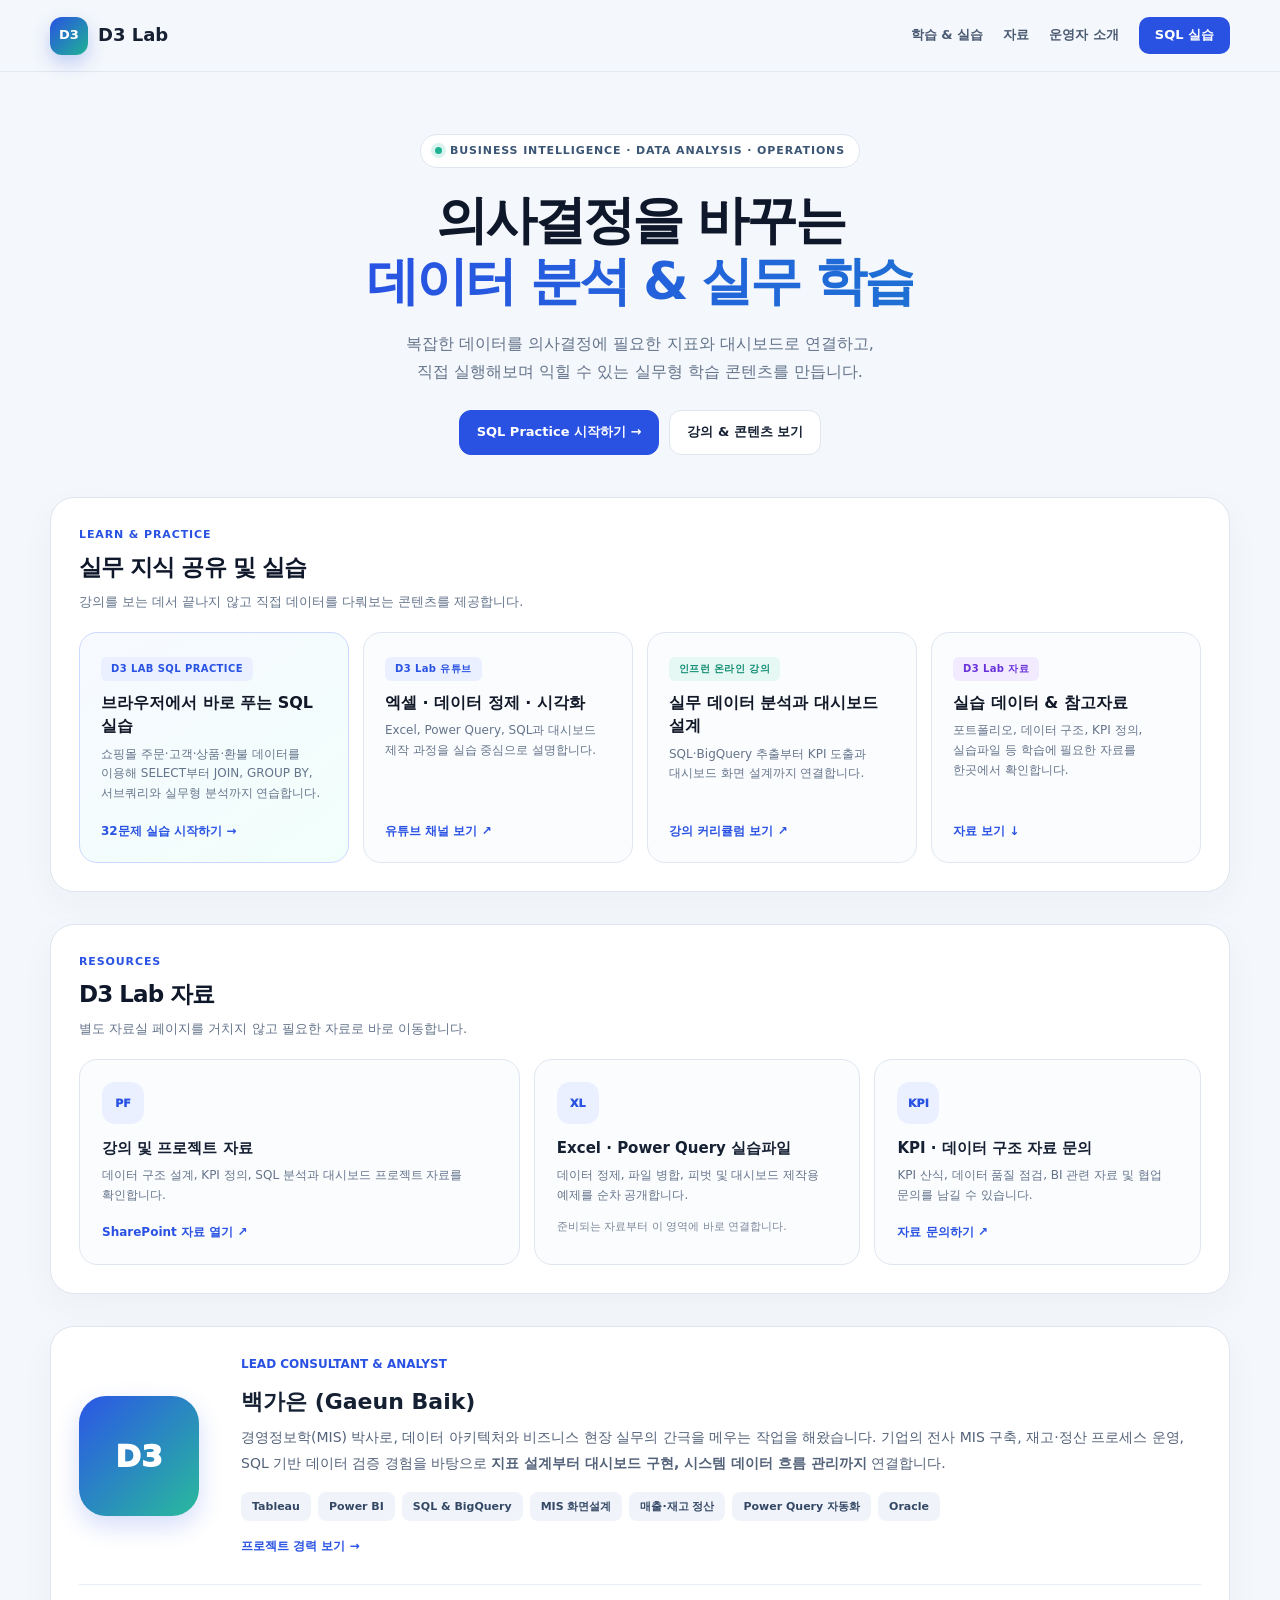
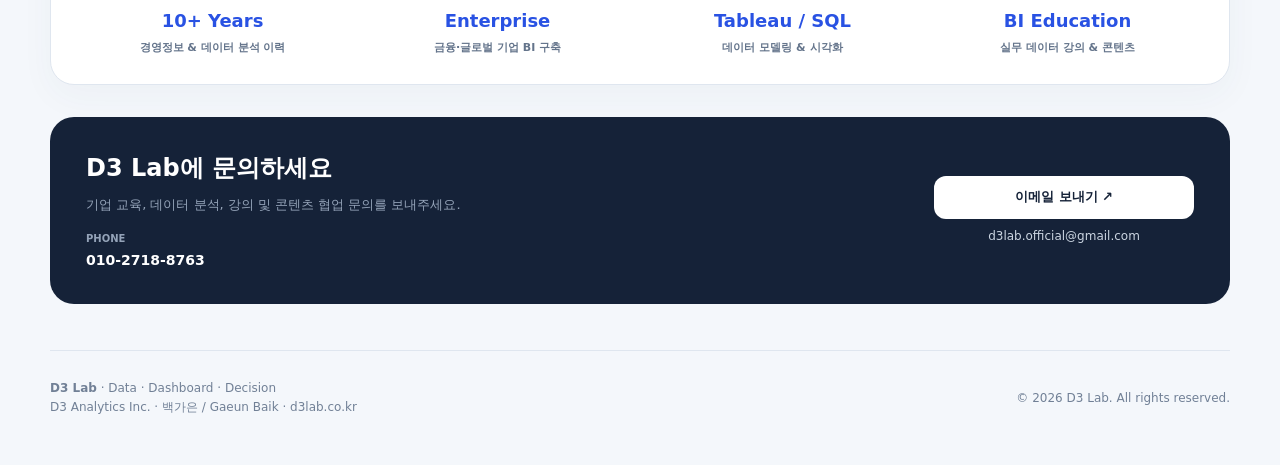
==== index.html @ a998c15d "Update index.html" ====
<!--2026.10.04 renewal-->

<!doctype html>
<html lang="ko">
<head>
<meta charset="utf-8">
<meta name="viewport" content="width=device-width, initial-scale=1">
<title>D3 Lab | 데이터 분석 · SQL 실습 · 대시보드</title>
<meta name="description" content="D3 Lab은 Excel, SQL, BigQuery, Power Query, Tableau, Power BI를 활용한 실무 데이터 분석 콘텐츠와 브라우저 SQL 실습을 제공합니다.">
<style>
:root{--ink:#162033;--muted:#64748b;--line:#dfe6ef;--blue:#2952e3;--blue-dark:#1b3bb5;--blue-soft:#eaf0ff;--mint:#1fb394;--mint-soft:#e5f8f3;--paper:#f4f7fb;--card:#fff;--inner:#fbfcfe;--navy:#152238;--purple:#6932d9}
*{box-sizing:border-box}html{scroll-behavior:smooth}body{margin:0;color:var(--ink);background:var(--paper);font-family:ui-sans-serif,system-ui,-apple-system,BlinkMacSystemFont,"Segoe UI","Noto Sans KR",Roboto,sans-serif;word-break:keep-all;line-height:1.6}a{color:inherit;text-decoration:none}button{font:inherit}.page{width:min(1180px,calc(100% - 36px));margin:auto}
.site-header{position:sticky;top:0;z-index:50;height:72px;padding:0 max(24px,calc((100% - 1180px)/2));display:flex;align-items:center;justify-content:space-between;background:rgba(244,247,251,.94);border-bottom:1px solid rgba(223,230,239,.9);backdrop-filter:blur(16px)}.brand{display:flex;align-items:center;gap:10px;font-weight:900;font-size:18px}.brand-mark{width:38px;height:38px;display:grid;place-items:center;color:#fff;font-size:13px;font-weight:900;border-radius:12px;background:linear-gradient(135deg,var(--blue),var(--mint));box-shadow:0 8px 18px rgba(41,82,227,.25)}.nav-links{display:flex;align-items:center;gap:20px}.nav-link{color:#4a5a73;font-size:13px;font-weight:800}.nav-link:hover{color:var(--blue)}.nav-btn{padding:8px 16px;color:#fff;background:var(--blue);border-radius:10px;font-size:13px;font-weight:850}.nav-btn:hover{background:var(--blue-dark)}
.intro{padding:62px 0 42px;text-align:center}.status{display:inline-flex;align-items:center;gap:8px;padding:7px 14px;color:#3b5575;background:#fff;border:1px solid var(--line);border-radius:999px;font-size:11px;font-weight:900;letter-spacing:.08em}.status i{width:7px;height:7px;background:var(--mint);border-radius:50%;box-shadow:0 0 0 4px rgba(31,179,148,.16)}h1{margin:22px 0 0;color:#0f172a;font-size:clamp(36px,4.2vw,52px);font-weight:900;line-height:1.18;letter-spacing:-.055em}h1 em{font-style:normal;background:linear-gradient(120deg,var(--blue),#1e70d4);-webkit-background-clip:text;background-clip:text;-webkit-text-fill-color:transparent}.lead{max-width:760px;margin:18px auto 0;color:var(--muted);font-size:16px;line-height:1.75}.hero-actions{display:flex;justify-content:center;gap:10px;flex-wrap:wrap;margin-top:24px}.hero-btn{padding:11px 17px;border:1px solid var(--line);border-radius:12px;background:#fff;font-size:13px;font-weight:900}.hero-btn.primary{background:var(--blue);border-color:var(--blue);color:#fff}.hero-btn:hover{transform:translateY(-1px)}
.section{margin-bottom:32px;padding:28px;background:#fff;border:1px solid var(--line);border-radius:24px;box-shadow:0 12px 35px rgba(50,70,90,.04)}.section-head{display:flex;align-items:end;justify-content:space-between;gap:20px;margin-bottom:20px}.section-head h2{margin:0;color:#0f172a;font-size:23px;letter-spacing:-.04em}.section-head p{margin:6px 0 0;color:var(--muted);font-size:13px}.section-kicker{color:var(--blue);font-size:11px;font-weight:900;letter-spacing:.08em;margin-bottom:5px}.learning-grid{display:grid;grid-template-columns:repeat(4,1fr);gap:14px}.content-card{min-height:228px;padding:21px;display:flex;flex-direction:column;justify-content:space-between;background:var(--inner);border:1px solid var(--line);border-radius:18px;transition:.2s}.content-card:hover{transform:translateY(-3px);border-color:#cbd5e1;box-shadow:0 10px 25px rgba(0,0,0,.05)}.content-card.featured{background:linear-gradient(145deg,#f7f9ff,#f1fffb);border-color:#cbd8ff}.content-card h3{margin:10px 0 7px;color:#111827;font-size:16px;line-height:1.45}.content-card p{margin:0;color:#64748b;font-size:12px;line-height:1.65}.link-text{margin-top:18px;color:var(--blue);font-size:12px;font-weight:900}.badge{display:inline-block;padding:4px 10px;border-radius:6px;font-size:10px;font-weight:900;letter-spacing:.04em}.b-blue{background:var(--blue-soft);color:var(--blue)}.b-mint{background:var(--mint-soft);color:#118c73}.b-purple{background:#f2eaff;color:var(--purple)}.b-dark{background:#e9edf4;color:#344865}
.resource-grid{display:grid;grid-template-columns:1.35fr 1fr 1fr;gap:14px}.resource-card{padding:22px;border:1px solid var(--line);border-radius:18px;background:var(--inner)}.resource-card h3{margin:12px 0 6px;font-size:15px}.resource-card p{margin:0;color:var(--muted);font-size:12px}.resource-card .small{margin-top:13px;font-size:11px;color:#7a879b}.resource-icon{width:42px;height:42px;display:grid;place-items:center;border-radius:13px;background:var(--blue-soft);color:var(--blue);font-size:11px;font-weight:950}
.about-main{display:grid;grid-template-columns:130px 1fr;gap:32px;align-items:center}.about-photo{width:120px;height:120px;display:grid;place-items:center;color:#fff;background:linear-gradient(135deg,#2b56e6,#29ba9c);border-radius:27px;font-size:31px;font-weight:950;box-shadow:0 10px 25px rgba(43,86,230,.2)}.title-sub{margin-bottom:10px;color:var(--blue);font-size:12px;font-weight:850}.about-content h3{margin:0 0 6px;font-size:22px}.about-content p{margin:0 0 16px;color:#536279;font-size:14px;line-height:1.8}.skill-pills{display:flex;flex-wrap:wrap;gap:7px}.skill-pills span{padding:6px 11px;color:#344865;background:#f0f4fa;border-radius:8px;font-size:11px;font-weight:850}.career-link{display:inline-flex;margin-top:16px;color:var(--blue);font-size:12px;font-weight:900}.about-metrics{margin-top:26px;padding-top:22px;display:grid;grid-template-columns:repeat(4,1fr);gap:18px;border-top:1px solid #e8eef6;text-align:center}.metric-item strong{display:block;color:var(--blue);font-size:18px;font-weight:900}.metric-item span{display:block;margin-top:3px;color:var(--muted);font-size:11px;font-weight:700}
.contact-banner{padding:32px 36px;margin-bottom:46px;display:grid;grid-template-columns:1fr auto;align-items:center;gap:45px;color:#fff;background:var(--navy);border-radius:24px}.contact-left h2{margin:0 0 7px;font-size:24px}.contact-left p{margin:0;color:#94a3b8;font-size:13px}.phone-block{margin-top:15px}.phone-label{display:block;color:#94a3b8;font-size:10px;font-weight:850}.phone-number{font-size:14px;font-weight:800}.contact-right{min-width:260px;display:flex;flex-direction:column;align-items:center;gap:8px}.contact-btn{width:100%;padding:11px 20px;text-align:center;color:var(--navy);background:#fff;border-radius:12px;font-size:13px;font-weight:900}.contact-email{color:#cbd5e1;font-size:12px}footer{padding:28px 0 48px;display:flex;align-items:center;justify-content:space-between;gap:20px;color:#718096;border-top:1px solid var(--line);font-size:12px}
@media(max-width:980px){.learning-grid{grid-template-columns:repeat(2,1fr)}.resource-grid{grid-template-columns:1fr 1fr}.resource-card:first-child{grid-column:1/-1}.about-main{grid-template-columns:110px 1fr}.about-photo{width:105px;height:105px}}
@media(max-width:760px){.nav-links .nav-link{display:none}.intro{padding:48px 0 34px}.section{padding:20px}.section-head{align-items:start;flex-direction:column}.resource-grid,.learning-grid{grid-template-columns:1fr}.resource-card:first-child{grid-column:auto}.about-main{grid-template-columns:1fr;text-align:center}.about-photo{margin:auto}.skill-pills{justify-content:center}.about-metrics{grid-template-columns:1fr 1fr}.contact-banner{grid-template-columns:1fr;text-align:center;gap:22px}.contact-right{width:100%;min-width:0;max-width:340px;margin:auto}footer{flex-direction:column;text-align:center}}
</style>
</head>
<body>
<header class="site-header"><a class="brand" href="/"><span class="brand-mark">D3</span><span>D3 Lab</span></a><nav class="nav-links"><a class="nav-link" href="#learn">학습 & 실습</a><a class="nav-link" href="#resources">자료</a><a class="nav-link" href="#about">운영자 소개</a><a class="nav-btn" href="/sql-practice/">SQL 실습</a></nav></header>
<main class="page">
<section class="intro"><div class="status"><i></i>BUSINESS INTELLIGENCE · DATA ANALYSIS · OPERATIONS</div><h1>의사결정을 바꾸는<br><em>데이터 분석 & 실무 학습</em></h1><p class="lead">복잡한 데이터를 의사결정에 필요한 지표와 대시보드로 연결하고, <br>직접 실행해보며 익힐 수 있는 실무형 학습 콘텐츠를 만듭니다.</p><div class="hero-actions"><a class="hero-btn primary" href="/sql-practice/">SQL Practice 시작하기 →</a><a class="hero-btn" href="#learn">강의 & 콘텐츠 보기</a></div></section>

<section id="learn" class="section"><div class="section-head"><div><div class="section-kicker">LEARN & PRACTICE</div><h2>실무 지식 공유 및 실습</h2><p>강의를 보는 데서 끝나지 않고 직접 데이터를 다뤄보는 콘텐츠를 제공합니다.</p></div></div><div class="learning-grid">
<a class="content-card featured" href="/sql-practice/"><div><span class="badge b-blue">D3 LAB SQL PRACTICE</span><h3>브라우저에서 바로 푸는 SQL 실습</h3><p>쇼핑몰 주문·고객·상품·환불 데이터를 이용해 SELECT부터 JOIN, GROUP BY, 서브쿼리와 실무형 분석까지 연습합니다.</p></div><div class="link-text">32문제 실습 시작하기 →</div></a>
<a class="content-card" href="https://www.youtube.com/@d3lab_official" target="_blank" rel="noopener noreferrer"><div><span class="badge b-blue">D3 Lab 유튜브</span><h3>엑셀 · 데이터 정제 · 시각화</h3><p>Excel, Power Query, SQL과 대시보드 제작 과정을 실습 중심으로 설명합니다.</p></div><div class="link-text">유튜브 채널 보기 ↗</div></a>
<a class="content-card" href="https://www.inflearn.com/users/1076997/@gaeunbaek" target="_blank" rel="noopener noreferrer"><div><span class="badge b-mint">인프런 온라인 강의</span><h3>실무 데이터 분석과 대시보드 설계</h3><p>SQL·BigQuery 추출부터 KPI 도출과 대시보드 화면 설계까지 연결합니다.</p></div><div class="link-text">강의 커리큘럼 보기 ↗</div></a>
<a class="content-card" href="#resources"><div><span class="badge b-purple">D3 Lab 자료</span><h3>실습 데이터 & 참고자료</h3><p>포트폴리오, 데이터 구조, KPI 정의, 실습파일 등 학습에 필요한 자료를 한곳에서 확인합니다.</p></div><div class="link-text">자료 보기 ↓</div></a>
</div></section>

<section id="resources" class="section"><div class="section-head"><div><div class="section-kicker">RESOURCES</div><h2>D3 Lab 자료</h2><p>별도 자료실 페이지를 거치지 않고 필요한 자료로 바로 이동합니다.</p></div></div><div class="resource-grid">
<a class="resource-card" href="https://d3lab719-my.sharepoint.com/my?id=%2Fpersonal%2Fd3lab%5Fd3lab719%5Fonmicrosoft%5Fcom%2FDocuments%2FAttachments%2F%ED%8F%AC%ED%8A%B8%ED%8F%B4%EB%A6%AC%EC%98%A4&viewid=b44eed59%2D04d8%2D4b53%2D934c%2De98897efa7fd" target="_blank" rel="noopener noreferrer"><div class="resource-icon">PF</div><h3>강의 및 프로젝트 자료</h3><p>데이터 구조 설계, KPI 정의, SQL 분석과 대시보드 프로젝트 자료를 확인합니다.</p><div class="link-text">SharePoint 자료 열기 ↗</div></a>
<div class="resource-card"><div class="resource-icon">XL</div><h3>Excel · Power Query 실습파일</h3><p>데이터 정제, 파일 병합, 피벗 및 대시보드 제작용 예제를 순차 공개합니다.</p><div class="small">준비되는 자료부터 이 영역에 바로 연결합니다.</div></div>
<a class="resource-card" href="https://forms.gle/JavF5shWccTKtKC76" target="_blank" rel="noopener noreferrer"><div class="resource-icon">KPI</div><h3>KPI · 데이터 구조 자료 문의</h3><p>KPI 산식, 데이터 품질 점검, BI 관련 자료 및 협업 문의를 남길 수 있습니다.</p><div class="link-text">자료 문의하기 ↗</div></a>
</div></section>

<section id="about" class="section"><div class="about-main"><div class="about-photo">D3</div><div class="about-content"><div class="title-sub">LEAD CONSULTANT & ANALYST</div><h3>백가은 (Gaeun Baik)</h3><p>경영정보학(MIS) 박사로, 데이터 아키텍처와 비즈니스 현장 실무의 간극을 메우는 작업을 해왔습니다. 기업의 전사 MIS 구축, 재고·정산 프로세스 운영, SQL 기반 데이터 검증 경험을 바탕으로 <strong>지표 설계부터 대시보드 구현, 시스템 데이터 흐름 관리까지</strong> 연결합니다.</p><div class="skill-pills"><span>Tableau</span><span>Power BI</span><span>SQL & BigQuery</span><span>MIS 화면설계</span><span>매출·재고 정산</span><span>Power Query 자동화</span><span>Oracle</span></div><a class="career-link" href="https://docs.google.com/presentation/d/1KxQrbTThNyvCOzo1XR4_AJa-a6zGjXGH4M4N58DFP48/edit?usp=sharing" target="_blank" rel="noopener noreferrer">프로젝트 경력 보기 →</a></div></div><div class="about-metrics"><div class="metric-item"><strong>10+ Years</strong><span>경영정보 & 데이터 분석 이력</span></div><div class="metric-item"><strong>Enterprise</strong><span>금융·글로벌 기업 BI 구축</span></div><div class="metric-item"><strong>Tableau / SQL</strong><span>데이터 모델링 & 시각화</span></div><div class="metric-item"><strong>BI Education</strong><span>실무 데이터 강의 & 콘텐츠</span></div></div></section>

<section class="contact-banner"><div class="contact-left"><h2>D3 Lab에 문의하세요</h2><p>기업 교육, 데이터 분석, 강의 및 콘텐츠 협업 문의를 보내주세요.</p><div class="phone-block"><span class="phone-label">PHONE</span><a class="phone-number" href="tel:01027188763">010-2718-8763</a></div></div><div class="contact-right"><a class="contact-btn" href="mailto:d3lab.official@gmail.com">이메일 보내기 ↗</a><a class="contact-email" href="mailto:d3lab.official@gmail.com">d3lab.official@gmail.com</a></div></section>
<footer><div><strong>D3 Lab</strong> · Data · Dashboard · Decision<br><span>D3 Analytics Inc. · 백가은 / Gaeun Baik · d3lab.co.kr</span></div><div>© 2026 D3 Lab. All rights reserved.</div></footer>
</main>
</body></html>
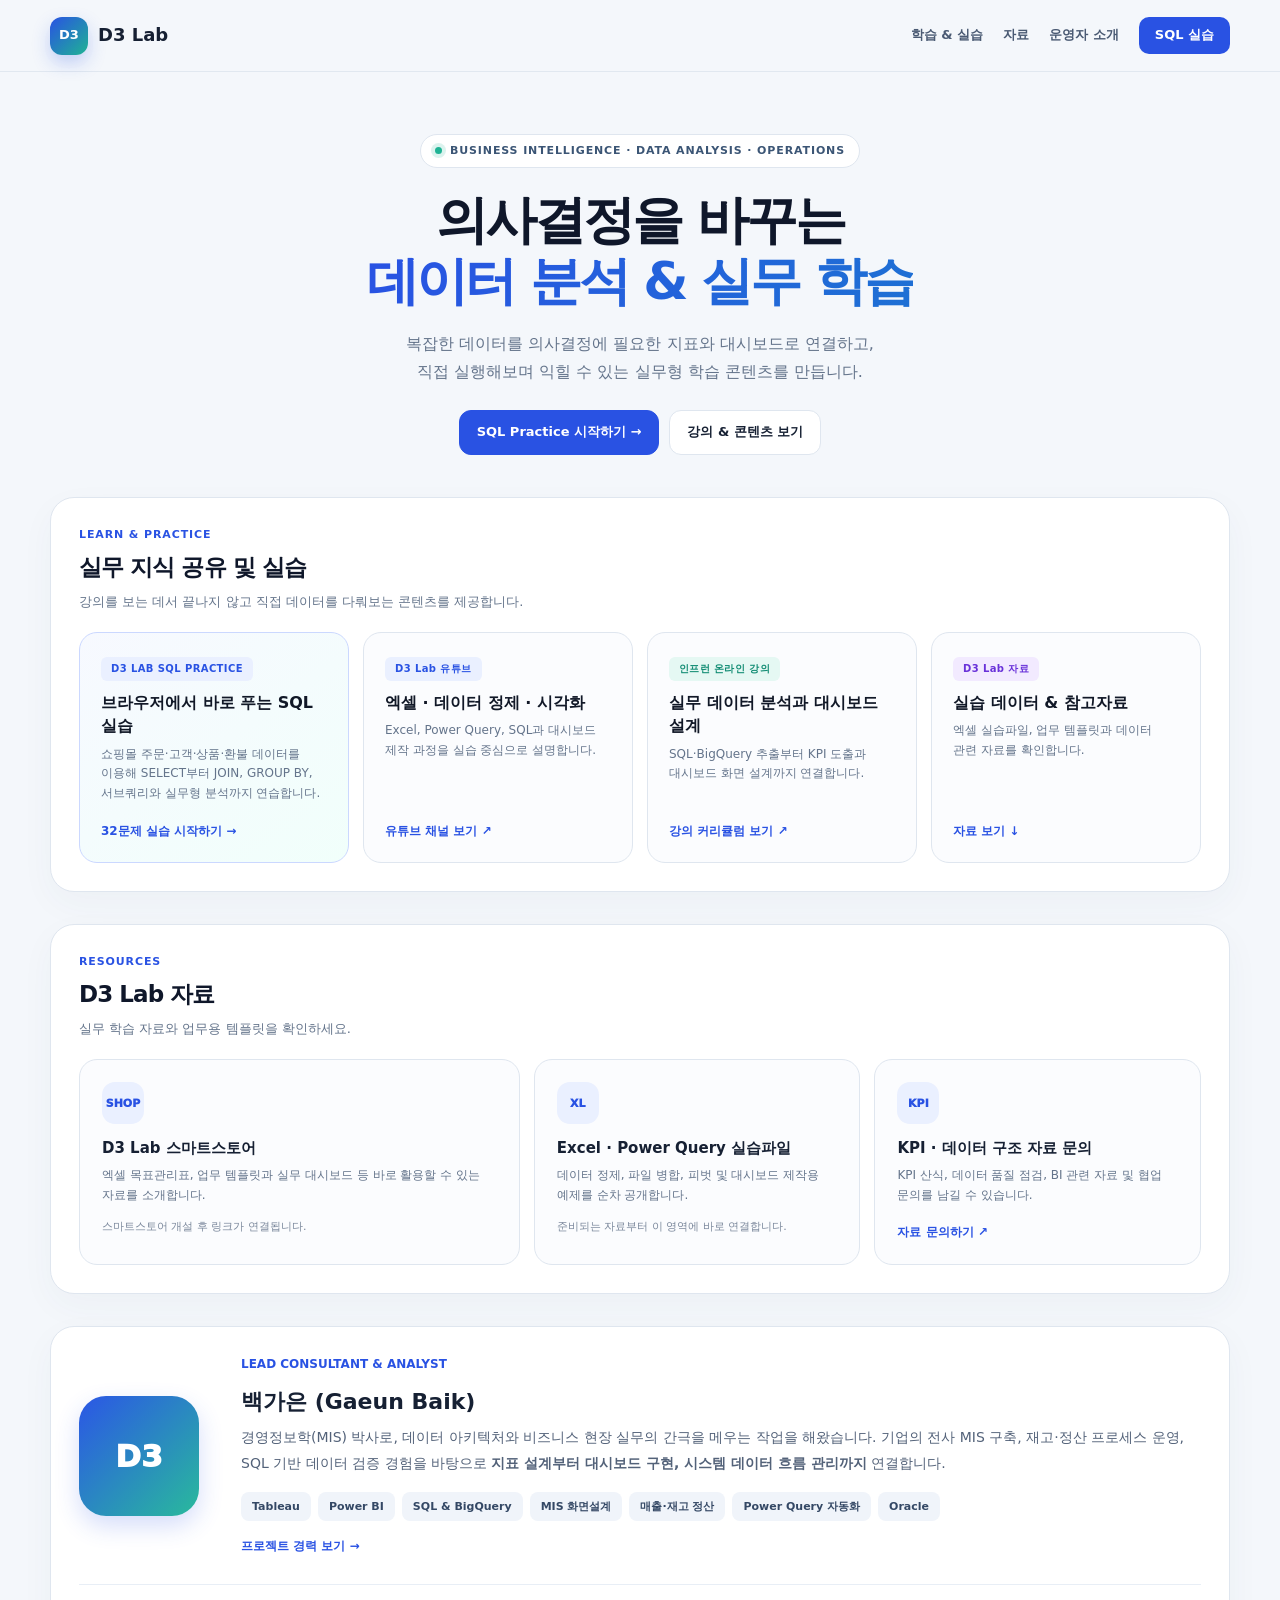
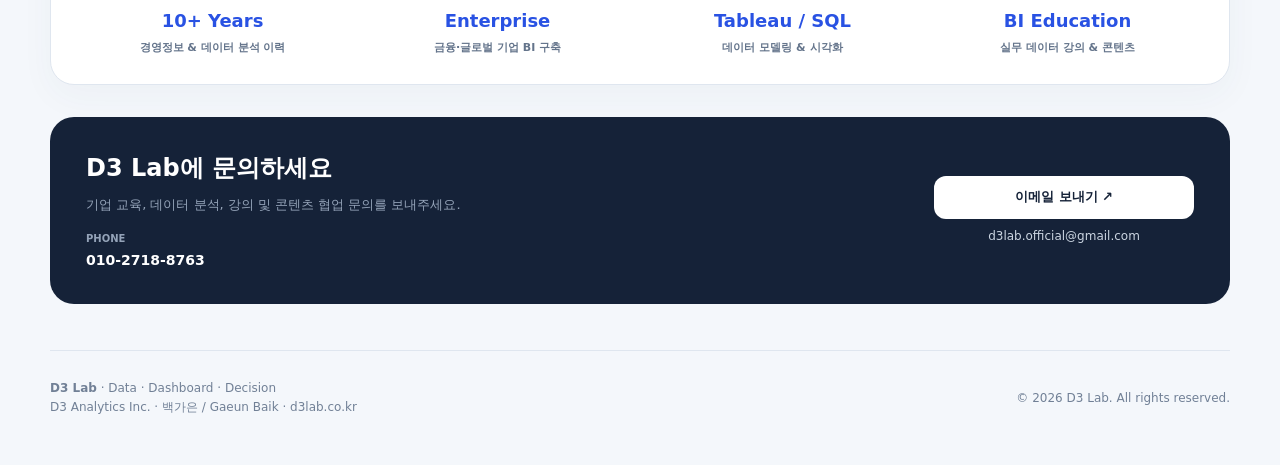
==== commit 63a8a2a5: "Update index.html" ====
--- a/index.html
+++ b/index.html
@@ -1,4 +1,4 @@
-<!--2026.10.04 renewal-->
+<!--2026.11.03 renewal-->
 
 <!doctype html>
 <html lang="ko">
@@ -29,11 +29,11 @@
 <a class="content-card featured" href="/sql-practice/"><div><span class="badge b-blue">D3 LAB SQL PRACTICE</span><h3>브라우저에서 바로 푸는 SQL 실습</h3><p>쇼핑몰 주문·고객·상품·환불 데이터를 이용해 SELECT부터 JOIN, GROUP BY, 서브쿼리와 실무형 분석까지 연습합니다.</p></div><div class="link-text">32문제 실습 시작하기 →</div></a>
 <a class="content-card" href="https://www.youtube.com/@d3lab_official" target="_blank" rel="noopener noreferrer"><div><span class="badge b-blue">D3 Lab 유튜브</span><h3>엑셀 · 데이터 정제 · 시각화</h3><p>Excel, Power Query, SQL과 대시보드 제작 과정을 실습 중심으로 설명합니다.</p></div><div class="link-text">유튜브 채널 보기 ↗</div></a>
 <a class="content-card" href="https://www.inflearn.com/users/1076997/@gaeunbaek" target="_blank" rel="noopener noreferrer"><div><span class="badge b-mint">인프런 온라인 강의</span><h3>실무 데이터 분석과 대시보드 설계</h3><p>SQL·BigQuery 추출부터 KPI 도출과 대시보드 화면 설계까지 연결합니다.</p></div><div class="link-text">강의 커리큘럼 보기 ↗</div></a>
-<a class="content-card" href="#resources"><div><span class="badge b-purple">D3 Lab 자료</span><h3>실습 데이터 & 참고자료</h3><p>포트폴리오, 데이터 구조, KPI 정의, 실습파일 등 학습에 필요한 자료를 한곳에서 확인합니다.</p></div><div class="link-text">자료 보기 ↓</div></a>
+<a class="content-card" href="#resources"><div><span class="badge b-purple">D3 Lab 자료</span><h3>실습 데이터 & 참고자료</h3><p>엑셀 실습파일, 업무 템플릿과 데이터 관련 자료를 확인합니다.</p></div><div class="link-text">자료 보기 ↓</div></a>
 </div></section>
 
-<section id="resources" class="section"><div class="section-head"><div><div class="section-kicker">RESOURCES</div><h2>D3 Lab 자료</h2><p>별도 자료실 페이지를 거치지 않고 필요한 자료로 바로 이동합니다.</p></div></div><div class="resource-grid">
-<a class="resource-card" href="https://d3lab719-my.sharepoint.com/my?id=%2Fpersonal%2Fd3lab%5Fd3lab719%5Fonmicrosoft%5Fcom%2FDocuments%2FAttachments%2F%ED%8F%AC%ED%8A%B8%ED%8F%B4%EB%A6%AC%EC%98%A4&viewid=b44eed59%2D04d8%2D4b53%2D934c%2De98897efa7fd" target="_blank" rel="noopener noreferrer"><div class="resource-icon">PF</div><h3>강의 및 프로젝트 자료</h3><p>데이터 구조 설계, KPI 정의, SQL 분석과 대시보드 프로젝트 자료를 확인합니다.</p><div class="link-text">SharePoint 자료 열기 ↗</div></a>
+<section id="resources" class="section"><div class="section-head"><div><div class="section-kicker">RESOURCES</div><h2>D3 Lab 자료</h2><p>실무 학습 자료와 업무용 템플릿을 확인하세요.</p></div></div><div class="resource-grid">
+<div class="resource-card"><div class="resource-icon">SHOP</div><h3>D3 Lab 스마트스토어</h3><p>엑셀 목표관리표, 업무 템플릿과 실무 대시보드 등 바로 활용할 수 있는 자료를 소개합니다.</p><div class="small">스마트스토어 개설 후 링크가 연결됩니다.</div></div>
 <div class="resource-card"><div class="resource-icon">XL</div><h3>Excel · Power Query 실습파일</h3><p>데이터 정제, 파일 병합, 피벗 및 대시보드 제작용 예제를 순차 공개합니다.</p><div class="small">준비되는 자료부터 이 영역에 바로 연결합니다.</div></div>
 <a class="resource-card" href="https://forms.gle/JavF5shWccTKtKC76" target="_blank" rel="noopener noreferrer"><div class="resource-icon">KPI</div><h3>KPI · 데이터 구조 자료 문의</h3><p>KPI 산식, 데이터 품질 점검, BI 관련 자료 및 협업 문의를 남길 수 있습니다.</p><div class="link-text">자료 문의하기 ↗</div></a>
 </div></section>
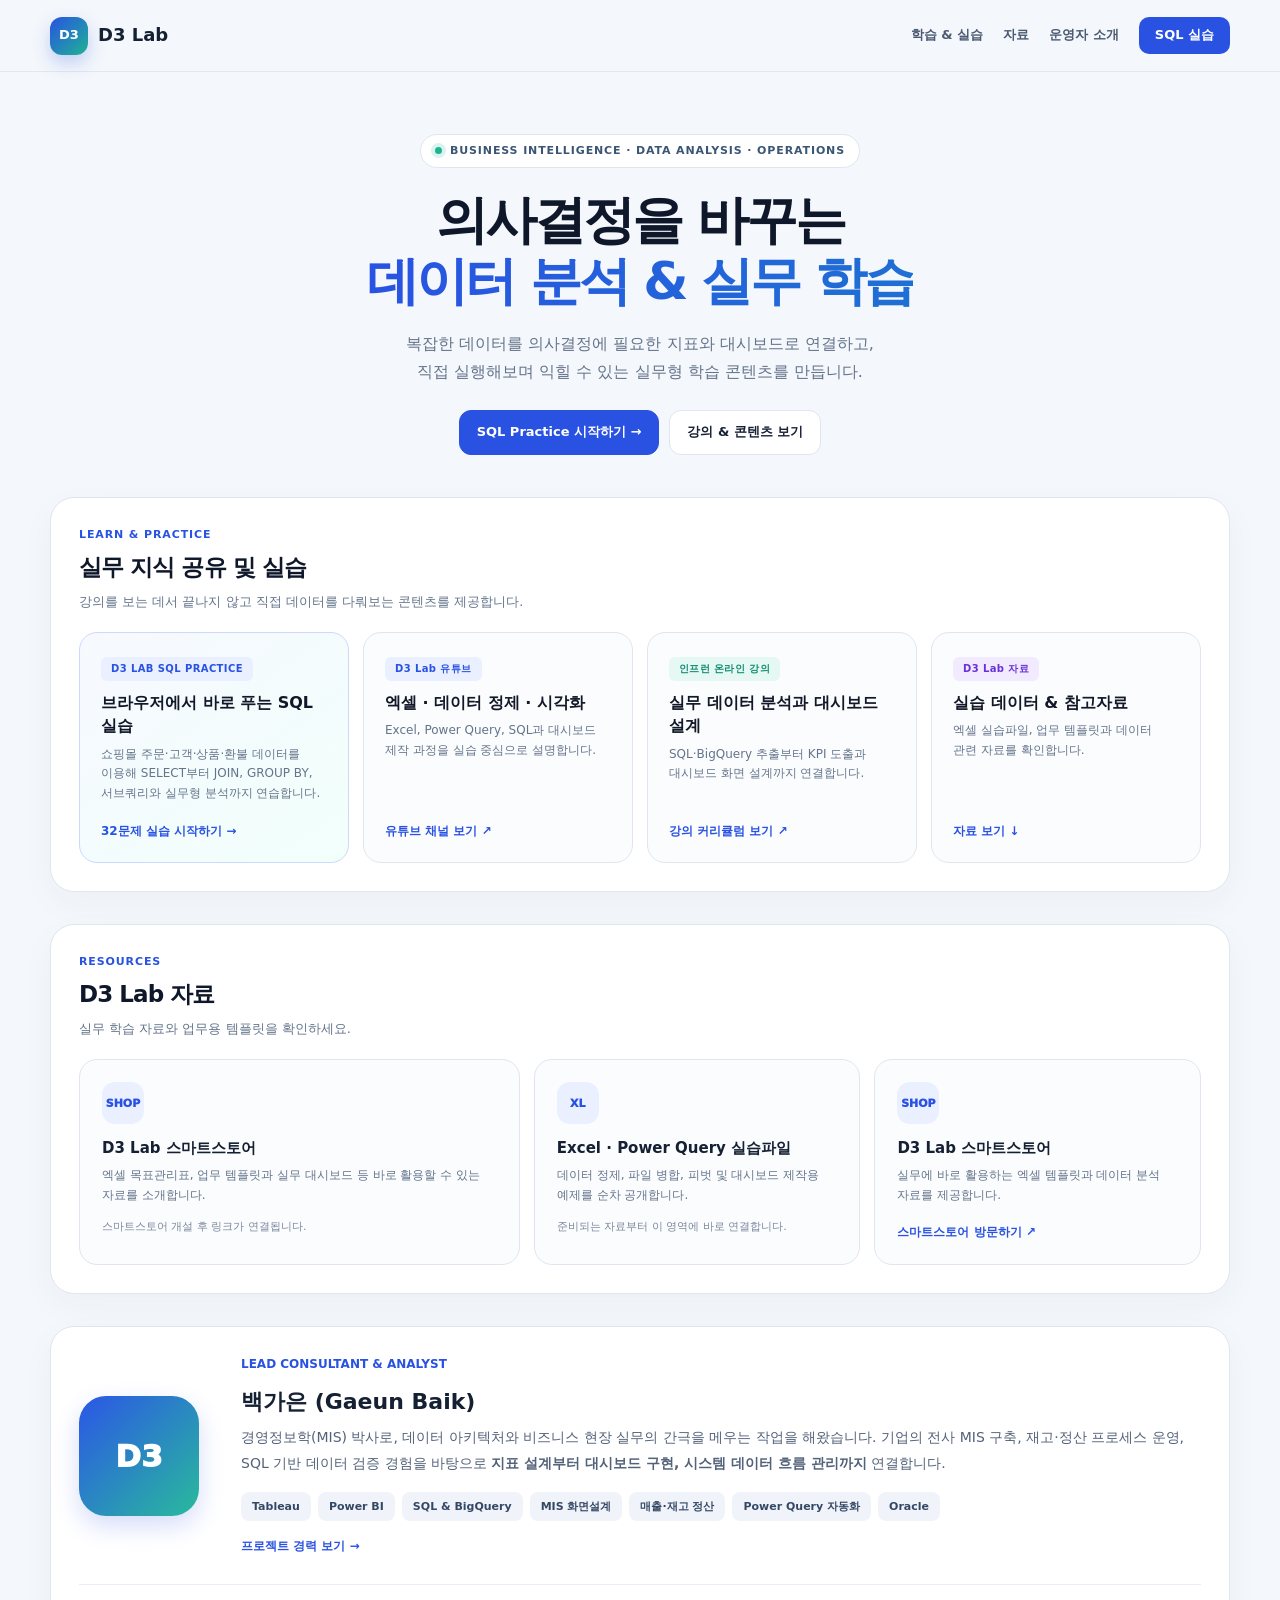
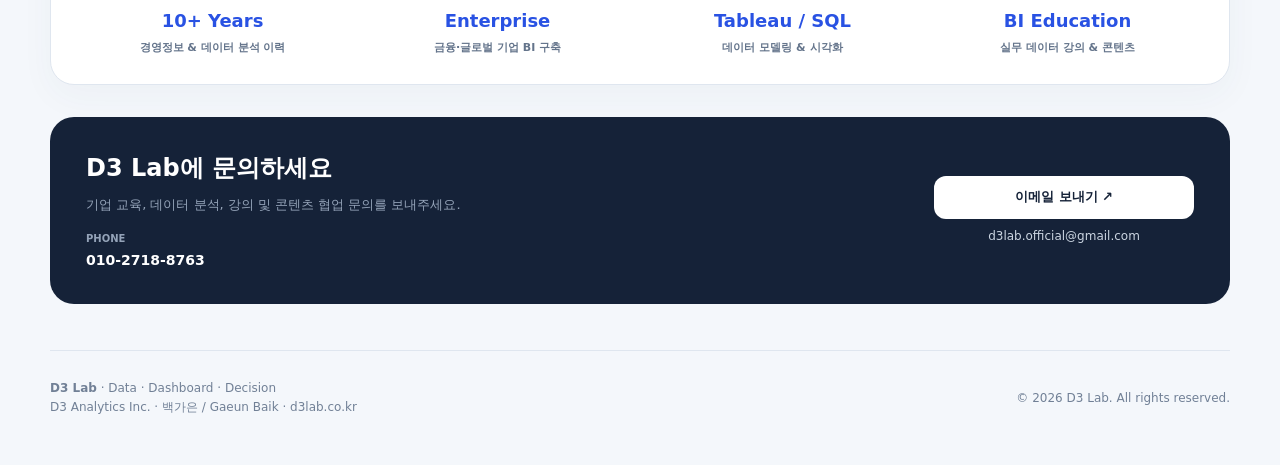
==== commit 2fb8b193: "Update index.html" ====
--- a/index.html
+++ b/index.html
@@ -35,7 +35,15 @@
 <section id="resources" class="section"><div class="section-head"><div><div class="section-kicker">RESOURCES</div><h2>D3 Lab 자료</h2><p>실무 학습 자료와 업무용 템플릿을 확인하세요.</p></div></div><div class="resource-grid">
 <div class="resource-card"><div class="resource-icon">SHOP</div><h3>D3 Lab 스마트스토어</h3><p>엑셀 목표관리표, 업무 템플릿과 실무 대시보드 등 바로 활용할 수 있는 자료를 소개합니다.</p><div class="small">스마트스토어 개설 후 링크가 연결됩니다.</div></div>
 <div class="resource-card"><div class="resource-icon">XL</div><h3>Excel · Power Query 실습파일</h3><p>데이터 정제, 파일 병합, 피벗 및 대시보드 제작용 예제를 순차 공개합니다.</p><div class="small">준비되는 자료부터 이 영역에 바로 연결합니다.</div></div>
-<a class="resource-card" href="https://forms.gle/JavF5shWccTKtKC76" target="_blank" rel="noopener noreferrer"><div class="resource-icon">KPI</div><h3>KPI · 데이터 구조 자료 문의</h3><p>KPI 산식, 데이터 품질 점검, BI 관련 자료 및 협업 문의를 남길 수 있습니다.</p><div class="link-text">자료 문의하기 ↗</div></a>
+<a class="resource-card"
+   href="https://smartstore.naver.com/d3lab_official"
+   target="_blank"
+   rel="noopener noreferrer">
+  <div class="resource-icon">SHOP</div>
+  <h3>D3 Lab 스마트스토어</h3>
+  <p>실무에 바로 활용하는 엑셀 템플릿과 데이터 분석 자료를 제공합니다.</p>
+  <div class="link-text">스마트스토어 방문하기 ↗</div>
+</a>
 </div></section>
 
 <section id="about" class="section"><div class="about-main"><div class="about-photo">D3</div><div class="about-content"><div class="title-sub">LEAD CONSULTANT & ANALYST</div><h3>백가은 (Gaeun Baik)</h3><p>경영정보학(MIS) 박사로, 데이터 아키텍처와 비즈니스 현장 실무의 간극을 메우는 작업을 해왔습니다. 기업의 전사 MIS 구축, 재고·정산 프로세스 운영, SQL 기반 데이터 검증 경험을 바탕으로 <strong>지표 설계부터 대시보드 구현, 시스템 데이터 흐름 관리까지</strong> 연결합니다.</p><div class="skill-pills"><span>Tableau</span><span>Power BI</span><span>SQL & BigQuery</span><span>MIS 화면설계</span><span>매출·재고 정산</span><span>Power Query 자동화</span><span>Oracle</span></div><a class="career-link" href="https://docs.google.com/presentation/d/1KxQrbTThNyvCOzo1XR4_AJa-a6zGjXGH4M4N58DFP48/edit?usp=sharing" target="_blank" rel="noopener noreferrer">프로젝트 경력 보기 →</a></div></div><div class="about-metrics"><div class="metric-item"><strong>10+ Years</strong><span>경영정보 & 데이터 분석 이력</span></div><div class="metric-item"><strong>Enterprise</strong><span>금융·글로벌 기업 BI 구축</span></div><div class="metric-item"><strong>Tableau / SQL</strong><span>데이터 모델링 & 시각화</span></div><div class="metric-item"><strong>BI Education</strong><span>실무 데이터 강의 & 콘텐츠</span></div></div></section>
@@ -43,4 +51,5 @@
 <section class="contact-banner"><div class="contact-left"><h2>D3 Lab에 문의하세요</h2><p>기업 교육, 데이터 분석, 강의 및 콘텐츠 협업 문의를 보내주세요.</p><div class="phone-block"><span class="phone-label">PHONE</span><a class="phone-number" href="tel:01027188763">010-2718-8763</a></div></div><div class="contact-right"><a class="contact-btn" href="mailto:d3lab.official@gmail.com">이메일 보내기 ↗</a><a class="contact-email" href="mailto:d3lab.official@gmail.com">d3lab.official@gmail.com</a></div></section>
 <footer><div><strong>D3 Lab</strong> · Data · Dashboard · Decision<br><span>D3 Analytics Inc. · 백가은 / Gaeun Baik · d3lab.co.kr</span></div><div>© 2026 D3 Lab. All rights reserved.</div></footer>
 </main>
-</body></html>
+</body>
+</html>
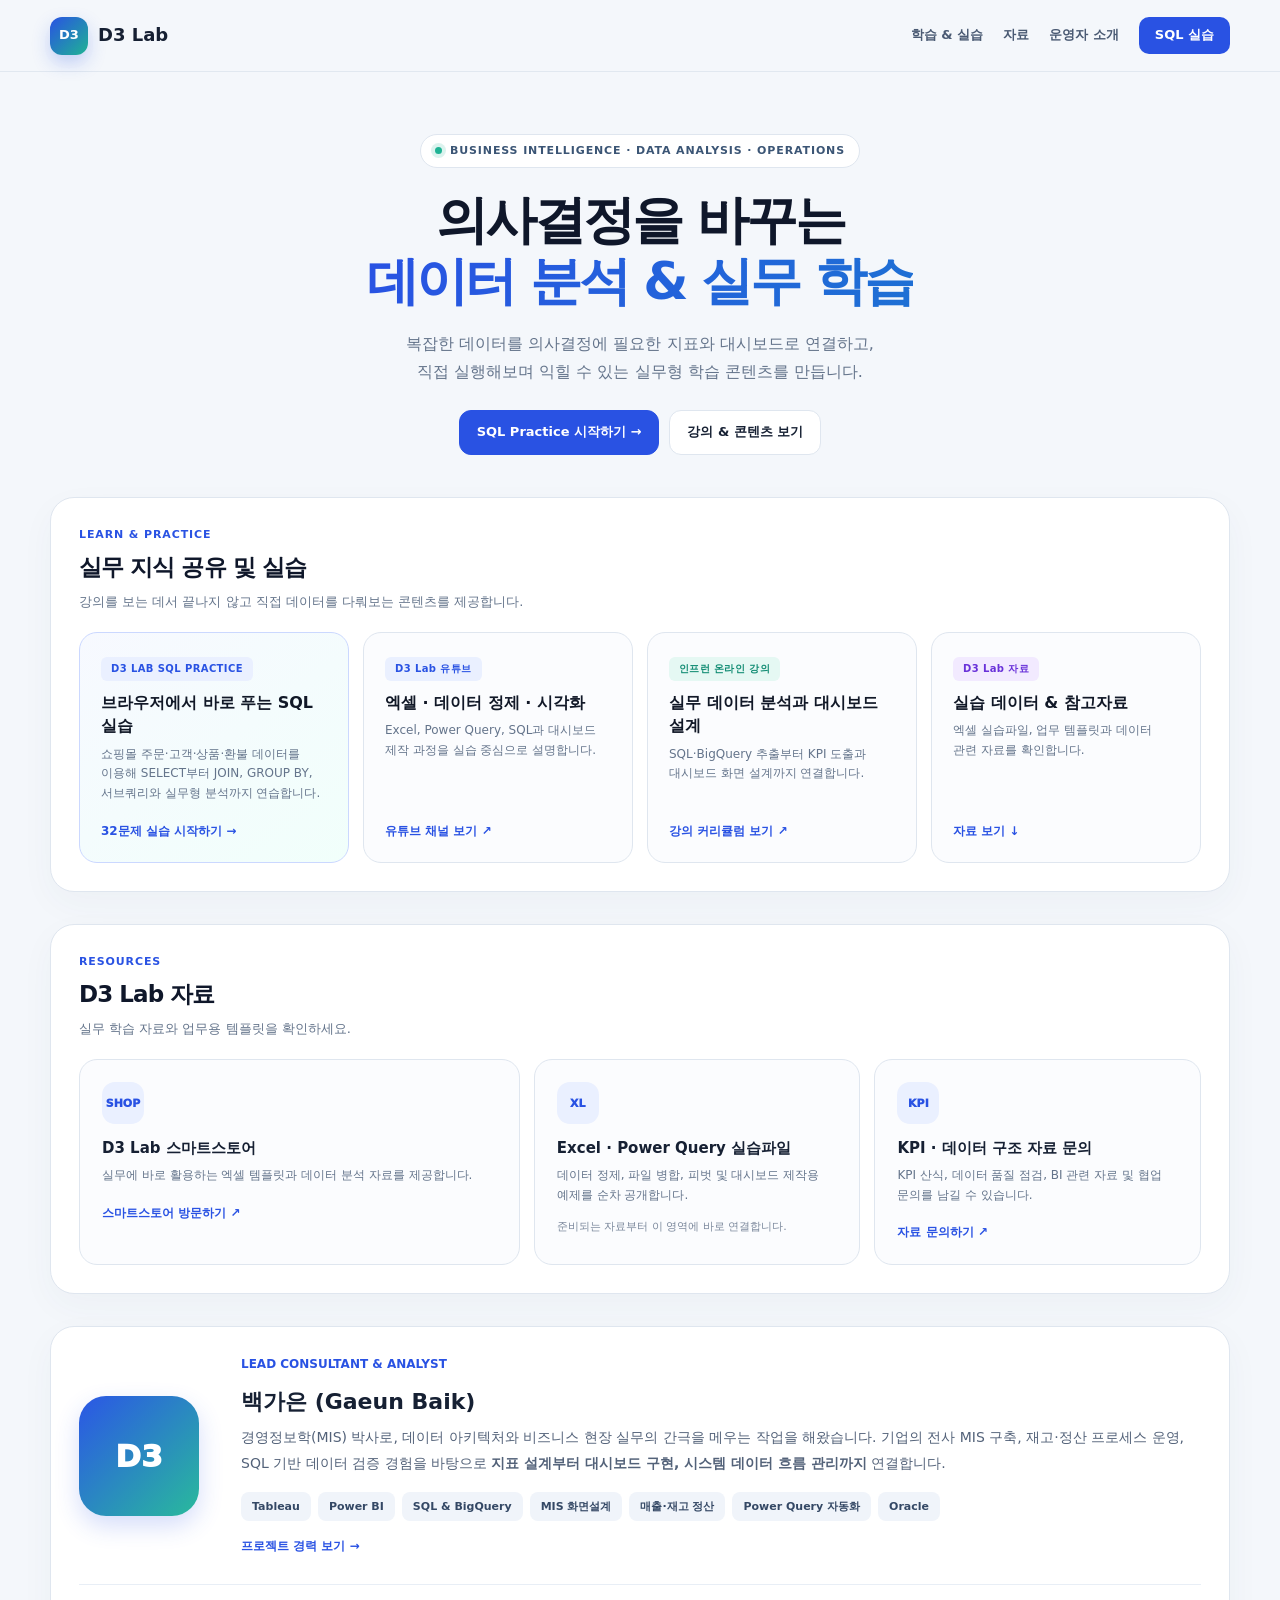
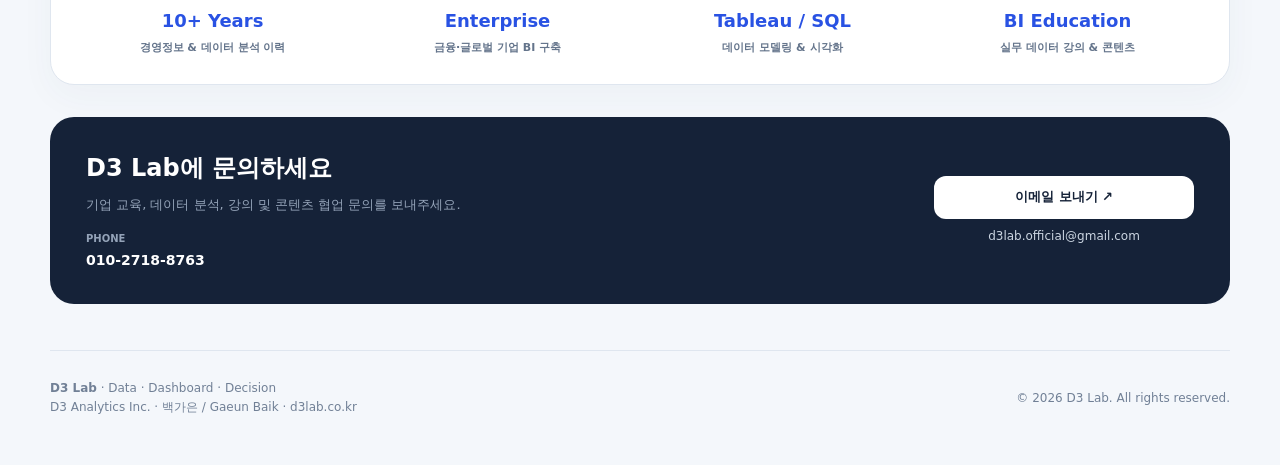
==== commit 1cccff71: "Renew website structure and content for D3 Lab Updated the HTML structure and content for the D3 Lab" ====
--- a/index.html
+++ b/index.html
@@ -1,4 +1,4 @@
-<!--2026.11.03 renewal-->
+<!--2026.11.05 renewal-->
 
 <!doctype html>
 <html lang="ko">
@@ -33,17 +33,14 @@
 </div></section>
 
 <section id="resources" class="section"><div class="section-head"><div><div class="section-kicker">RESOURCES</div><h2>D3 Lab 자료</h2><p>실무 학습 자료와 업무용 템플릿을 확인하세요.</p></div></div><div class="resource-grid">
-<div class="resource-card"><div class="resource-icon">SHOP</div><h3>D3 Lab 스마트스토어</h3><p>엑셀 목표관리표, 업무 템플릿과 실무 대시보드 등 바로 활용할 수 있는 자료를 소개합니다.</p><div class="small">스마트스토어 개설 후 링크가 연결됩니다.</div></div>
-<div class="resource-card"><div class="resource-icon">XL</div><h3>Excel · Power Query 실습파일</h3><p>데이터 정제, 파일 병합, 피벗 및 대시보드 제작용 예제를 순차 공개합니다.</p><div class="small">준비되는 자료부터 이 영역에 바로 연결합니다.</div></div>
-<a class="resource-card"
-   href="https://smartstore.naver.com/d3lab_official"
-   target="_blank"
-   rel="noopener noreferrer">
+<a class="resource-card" href="https://smartstore.naver.com/d3lab_official" target="_blank" rel="noopener noreferrer">
   <div class="resource-icon">SHOP</div>
   <h3>D3 Lab 스마트스토어</h3>
   <p>실무에 바로 활용하는 엑셀 템플릿과 데이터 분석 자료를 제공합니다.</p>
   <div class="link-text">스마트스토어 방문하기 ↗</div>
 </a>
+<div class="resource-card"><div class="resource-icon">XL</div><h3>Excel · Power Query 실습파일</h3><p>데이터 정제, 파일 병합, 피벗 및 대시보드 제작용 예제를 순차 공개합니다.</p><div class="small">준비되는 자료부터 이 영역에 바로 연결합니다.</div></div>
+<a class="resource-card" href="https://forms.gle/JavF5shWccTKtKC76" target="_blank" rel="noopener noreferrer"><div class="resource-icon">KPI</div><h3>KPI · 데이터 구조 자료 문의</h3><p>KPI 산식, 데이터 품질 점검, BI 관련 자료 및 협업 문의를 남길 수 있습니다.</p><div class="link-text">자료 문의하기 ↗</div></a>
 </div></section>
 
 <section id="about" class="section"><div class="about-main"><div class="about-photo">D3</div><div class="about-content"><div class="title-sub">LEAD CONSULTANT & ANALYST</div><h3>백가은 (Gaeun Baik)</h3><p>경영정보학(MIS) 박사로, 데이터 아키텍처와 비즈니스 현장 실무의 간극을 메우는 작업을 해왔습니다. 기업의 전사 MIS 구축, 재고·정산 프로세스 운영, SQL 기반 데이터 검증 경험을 바탕으로 <strong>지표 설계부터 대시보드 구현, 시스템 데이터 흐름 관리까지</strong> 연결합니다.</p><div class="skill-pills"><span>Tableau</span><span>Power BI</span><span>SQL & BigQuery</span><span>MIS 화면설계</span><span>매출·재고 정산</span><span>Power Query 자동화</span><span>Oracle</span></div><a class="career-link" href="https://docs.google.com/presentation/d/1KxQrbTThNyvCOzo1XR4_AJa-a6zGjXGH4M4N58DFP48/edit?usp=sharing" target="_blank" rel="noopener noreferrer">프로젝트 경력 보기 →</a></div></div><div class="about-metrics"><div class="metric-item"><strong>10+ Years</strong><span>경영정보 & 데이터 분석 이력</span></div><div class="metric-item"><strong>Enterprise</strong><span>금융·글로벌 기업 BI 구축</span></div><div class="metric-item"><strong>Tableau / SQL</strong><span>데이터 모델링 & 시각화</span></div><div class="metric-item"><strong>BI Education</strong><span>실무 데이터 강의 & 콘텐츠</span></div></div></section>
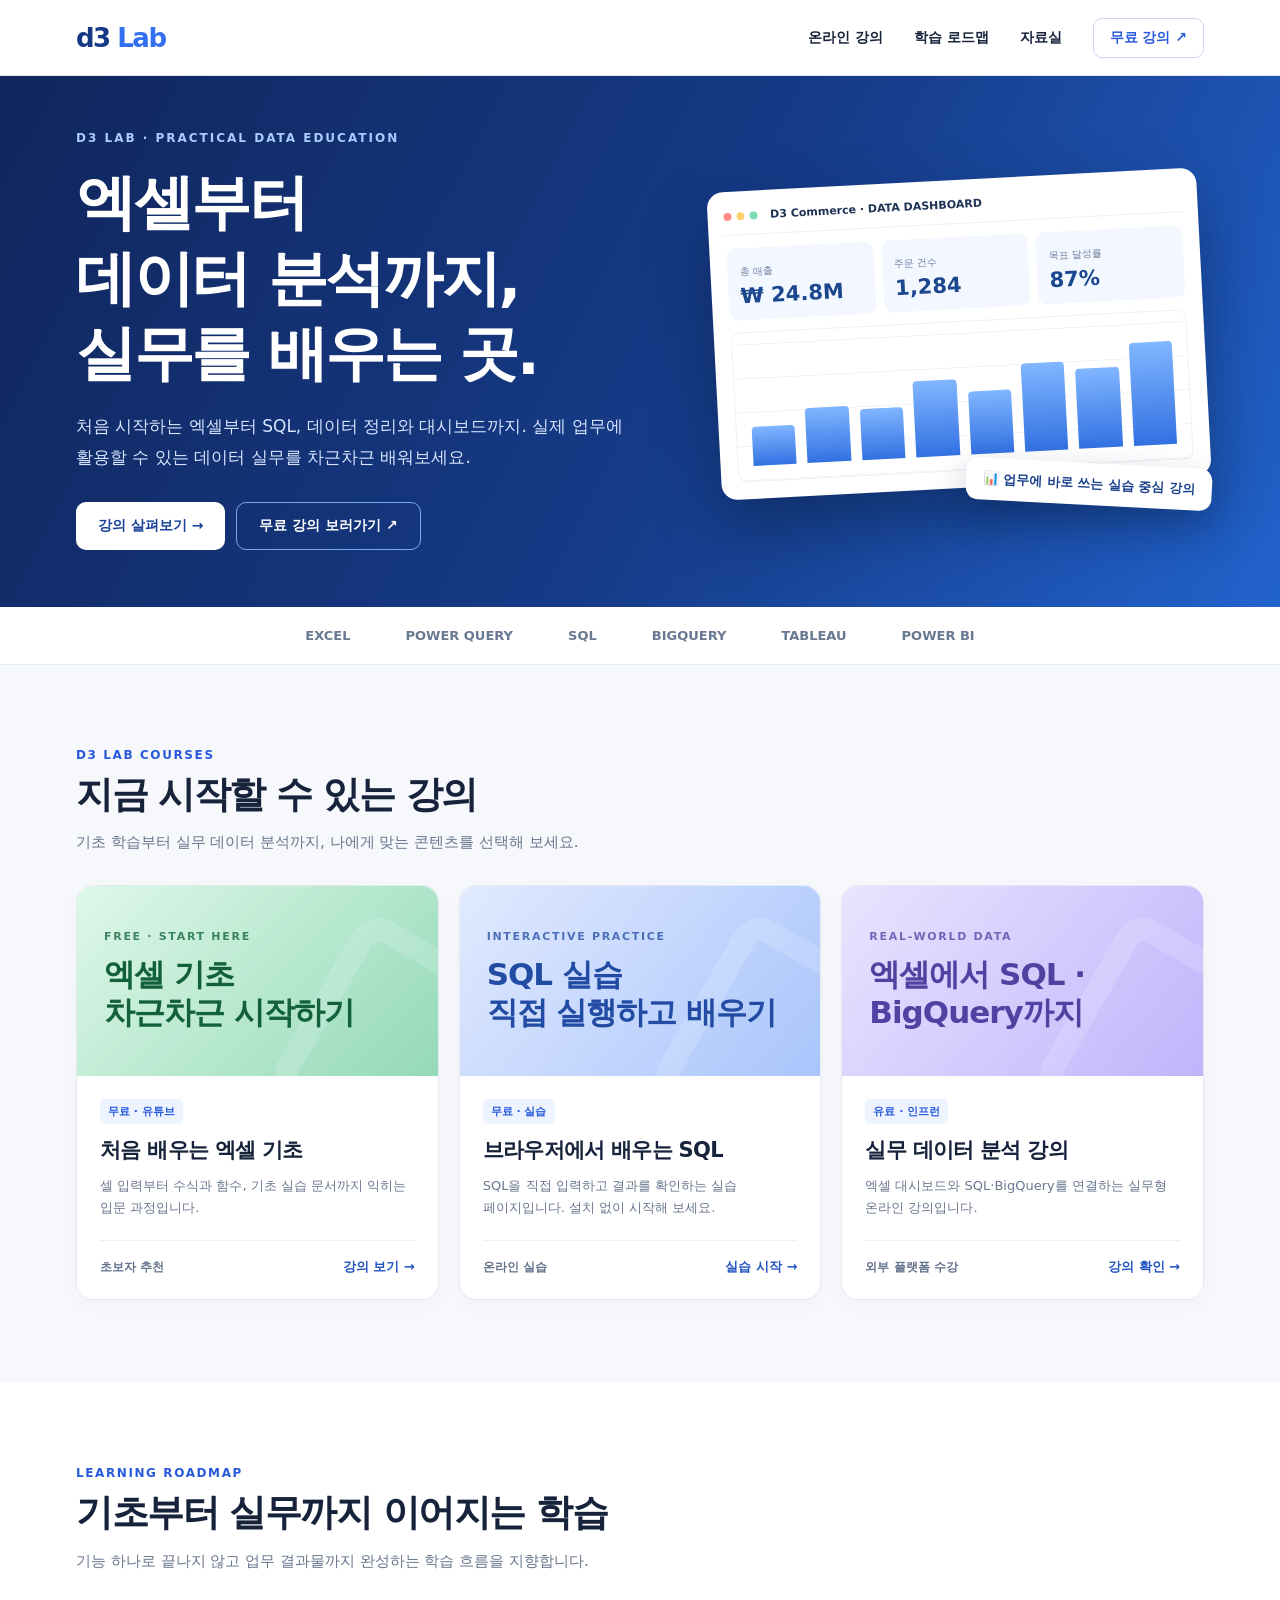
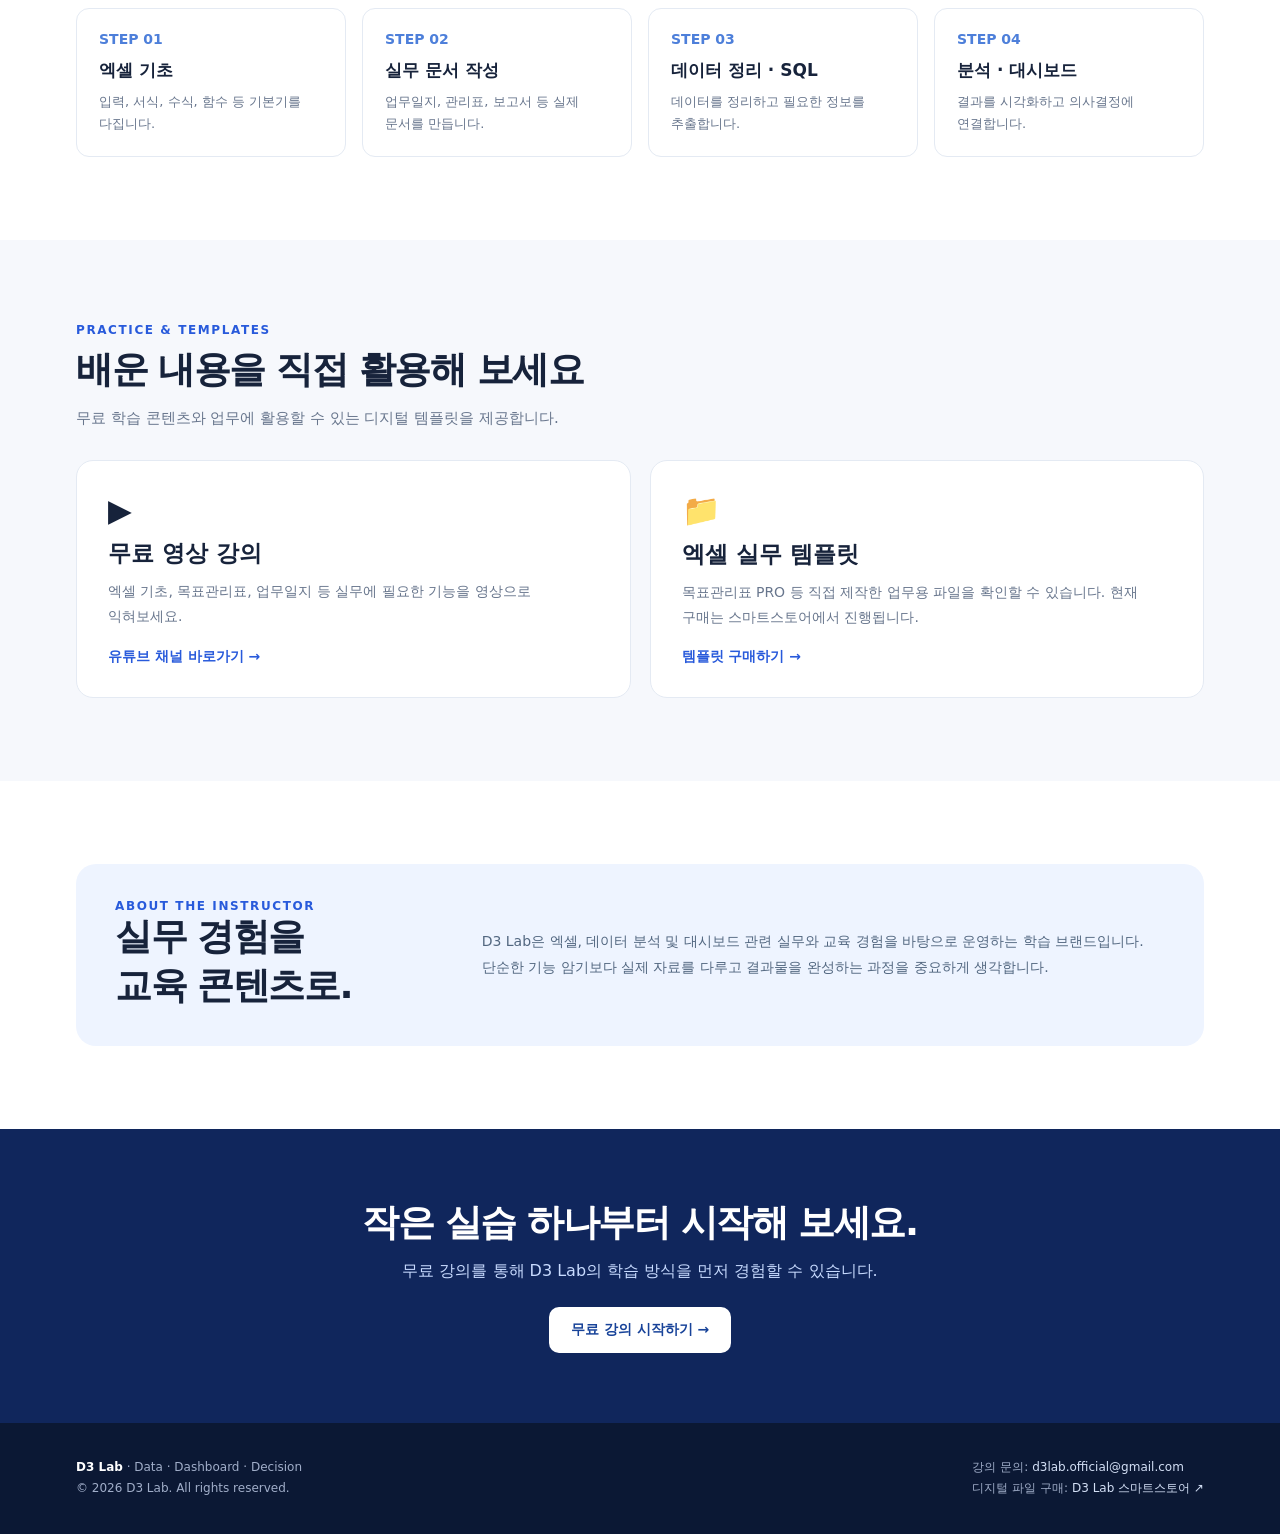
==== commit 3e712f8c: "Update print statement from 'Hello' to 'Goodbye'" ====
--- a/index.html
+++ b/index.html
@@ -1,52 +1,800 @@
-<!--2026.11.05 renewal-->
+<!--2026.11.12 renewal-->
 
 <!doctype html>
 <html lang="ko">
-<head>
-<meta charset="utf-8">
-<meta name="viewport" content="width=device-width, initial-scale=1">
-<title>D3 Lab | 데이터 분석 · SQL 실습 · 대시보드</title>
-<meta name="description" content="D3 Lab은 Excel, SQL, BigQuery, Power Query, Tableau, Power BI를 활용한 실무 데이터 분석 콘텐츠와 브라우저 SQL 실습을 제공합니다.">
-<style>
-:root{--ink:#162033;--muted:#64748b;--line:#dfe6ef;--blue:#2952e3;--blue-dark:#1b3bb5;--blue-soft:#eaf0ff;--mint:#1fb394;--mint-soft:#e5f8f3;--paper:#f4f7fb;--card:#fff;--inner:#fbfcfe;--navy:#152238;--purple:#6932d9}
-*{box-sizing:border-box}html{scroll-behavior:smooth}body{margin:0;color:var(--ink);background:var(--paper);font-family:ui-sans-serif,system-ui,-apple-system,BlinkMacSystemFont,"Segoe UI","Noto Sans KR",Roboto,sans-serif;word-break:keep-all;line-height:1.6}a{color:inherit;text-decoration:none}button{font:inherit}.page{width:min(1180px,calc(100% - 36px));margin:auto}
-.site-header{position:sticky;top:0;z-index:50;height:72px;padding:0 max(24px,calc((100% - 1180px)/2));display:flex;align-items:center;justify-content:space-between;background:rgba(244,247,251,.94);border-bottom:1px solid rgba(223,230,239,.9);backdrop-filter:blur(16px)}.brand{display:flex;align-items:center;gap:10px;font-weight:900;font-size:18px}.brand-mark{width:38px;height:38px;display:grid;place-items:center;color:#fff;font-size:13px;font-weight:900;border-radius:12px;background:linear-gradient(135deg,var(--blue),var(--mint));box-shadow:0 8px 18px rgba(41,82,227,.25)}.nav-links{display:flex;align-items:center;gap:20px}.nav-link{color:#4a5a73;font-size:13px;font-weight:800}.nav-link:hover{color:var(--blue)}.nav-btn{padding:8px 16px;color:#fff;background:var(--blue);border-radius:10px;font-size:13px;font-weight:850}.nav-btn:hover{background:var(--blue-dark)}
-.intro{padding:62px 0 42px;text-align:center}.status{display:inline-flex;align-items:center;gap:8px;padding:7px 14px;color:#3b5575;background:#fff;border:1px solid var(--line);border-radius:999px;font-size:11px;font-weight:900;letter-spacing:.08em}.status i{width:7px;height:7px;background:var(--mint);border-radius:50%;box-shadow:0 0 0 4px rgba(31,179,148,.16)}h1{margin:22px 0 0;color:#0f172a;font-size:clamp(36px,4.2vw,52px);font-weight:900;line-height:1.18;letter-spacing:-.055em}h1 em{font-style:normal;background:linear-gradient(120deg,var(--blue),#1e70d4);-webkit-background-clip:text;background-clip:text;-webkit-text-fill-color:transparent}.lead{max-width:760px;margin:18px auto 0;color:var(--muted);font-size:16px;line-height:1.75}.hero-actions{display:flex;justify-content:center;gap:10px;flex-wrap:wrap;margin-top:24px}.hero-btn{padding:11px 17px;border:1px solid var(--line);border-radius:12px;background:#fff;font-size:13px;font-weight:900}.hero-btn.primary{background:var(--blue);border-color:var(--blue);color:#fff}.hero-btn:hover{transform:translateY(-1px)}
-.section{margin-bottom:32px;padding:28px;background:#fff;border:1px solid var(--line);border-radius:24px;box-shadow:0 12px 35px rgba(50,70,90,.04)}.section-head{display:flex;align-items:end;justify-content:space-between;gap:20px;margin-bottom:20px}.section-head h2{margin:0;color:#0f172a;font-size:23px;letter-spacing:-.04em}.section-head p{margin:6px 0 0;color:var(--muted);font-size:13px}.section-kicker{color:var(--blue);font-size:11px;font-weight:900;letter-spacing:.08em;margin-bottom:5px}.learning-grid{display:grid;grid-template-columns:repeat(4,1fr);gap:14px}.content-card{min-height:228px;padding:21px;display:flex;flex-direction:column;justify-content:space-between;background:var(--inner);border:1px solid var(--line);border-radius:18px;transition:.2s}.content-card:hover{transform:translateY(-3px);border-color:#cbd5e1;box-shadow:0 10px 25px rgba(0,0,0,.05)}.content-card.featured{background:linear-gradient(145deg,#f7f9ff,#f1fffb);border-color:#cbd8ff}.content-card h3{margin:10px 0 7px;color:#111827;font-size:16px;line-height:1.45}.content-card p{margin:0;color:#64748b;font-size:12px;line-height:1.65}.link-text{margin-top:18px;color:var(--blue);font-size:12px;font-weight:900}.badge{display:inline-block;padding:4px 10px;border-radius:6px;font-size:10px;font-weight:900;letter-spacing:.04em}.b-blue{background:var(--blue-soft);color:var(--blue)}.b-mint{background:var(--mint-soft);color:#118c73}.b-purple{background:#f2eaff;color:var(--purple)}.b-dark{background:#e9edf4;color:#344865}
-.resource-grid{display:grid;grid-template-columns:1.35fr 1fr 1fr;gap:14px}.resource-card{padding:22px;border:1px solid var(--line);border-radius:18px;background:var(--inner)}.resource-card h3{margin:12px 0 6px;font-size:15px}.resource-card p{margin:0;color:var(--muted);font-size:12px}.resource-card .small{margin-top:13px;font-size:11px;color:#7a879b}.resource-icon{width:42px;height:42px;display:grid;place-items:center;border-radius:13px;background:var(--blue-soft);color:var(--blue);font-size:11px;font-weight:950}
-.about-main{display:grid;grid-template-columns:130px 1fr;gap:32px;align-items:center}.about-photo{width:120px;height:120px;display:grid;place-items:center;color:#fff;background:linear-gradient(135deg,#2b56e6,#29ba9c);border-radius:27px;font-size:31px;font-weight:950;box-shadow:0 10px 25px rgba(43,86,230,.2)}.title-sub{margin-bottom:10px;color:var(--blue);font-size:12px;font-weight:850}.about-content h3{margin:0 0 6px;font-size:22px}.about-content p{margin:0 0 16px;color:#536279;font-size:14px;line-height:1.8}.skill-pills{display:flex;flex-wrap:wrap;gap:7px}.skill-pills span{padding:6px 11px;color:#344865;background:#f0f4fa;border-radius:8px;font-size:11px;font-weight:850}.career-link{display:inline-flex;margin-top:16px;color:var(--blue);font-size:12px;font-weight:900}.about-metrics{margin-top:26px;padding-top:22px;display:grid;grid-template-columns:repeat(4,1fr);gap:18px;border-top:1px solid #e8eef6;text-align:center}.metric-item strong{display:block;color:var(--blue);font-size:18px;font-weight:900}.metric-item span{display:block;margin-top:3px;color:var(--muted);font-size:11px;font-weight:700}
-.contact-banner{padding:32px 36px;margin-bottom:46px;display:grid;grid-template-columns:1fr auto;align-items:center;gap:45px;color:#fff;background:var(--navy);border-radius:24px}.contact-left h2{margin:0 0 7px;font-size:24px}.contact-left p{margin:0;color:#94a3b8;font-size:13px}.phone-block{margin-top:15px}.phone-label{display:block;color:#94a3b8;font-size:10px;font-weight:850}.phone-number{font-size:14px;font-weight:800}.contact-right{min-width:260px;display:flex;flex-direction:column;align-items:center;gap:8px}.contact-btn{width:100%;padding:11px 20px;text-align:center;color:var(--navy);background:#fff;border-radius:12px;font-size:13px;font-weight:900}.contact-email{color:#cbd5e1;font-size:12px}footer{padding:28px 0 48px;display:flex;align-items:center;justify-content:space-between;gap:20px;color:#718096;border-top:1px solid var(--line);font-size:12px}
-@media(max-width:980px){.learning-grid{grid-template-columns:repeat(2,1fr)}.resource-grid{grid-template-columns:1fr 1fr}.resource-card:first-child{grid-column:1/-1}.about-main{grid-template-columns:110px 1fr}.about-photo{width:105px;height:105px}}
-@media(max-width:760px){.nav-links .nav-link{display:none}.intro{padding:48px 0 34px}.section{padding:20px}.section-head{align-items:start;flex-direction:column}.resource-grid,.learning-grid{grid-template-columns:1fr}.resource-card:first-child{grid-column:auto}.about-main{grid-template-columns:1fr;text-align:center}.about-photo{margin:auto}.skill-pills{justify-content:center}.about-metrics{grid-template-columns:1fr 1fr}.contact-banner{grid-template-columns:1fr;text-align:center;gap:22px}.contact-right{width:100%;min-width:0;max-width:340px;margin:auto}footer{flex-direction:column;text-align:center}}
-</style>
-</head>
-<body>
-<header class="site-header"><a class="brand" href="/"><span class="brand-mark">D3</span><span>D3 Lab</span></a><nav class="nav-links"><a class="nav-link" href="#learn">학습 & 실습</a><a class="nav-link" href="#resources">자료</a><a class="nav-link" href="#about">운영자 소개</a><a class="nav-btn" href="/sql-practice/">SQL 실습</a></nav></header>
-<main class="page">
-<section class="intro"><div class="status"><i></i>BUSINESS INTELLIGENCE · DATA ANALYSIS · OPERATIONS</div><h1>의사결정을 바꾸는<br><em>데이터 분석 & 실무 학습</em></h1><p class="lead">복잡한 데이터를 의사결정에 필요한 지표와 대시보드로 연결하고, <br>직접 실행해보며 익힐 수 있는 실무형 학습 콘텐츠를 만듭니다.</p><div class="hero-actions"><a class="hero-btn primary" href="/sql-practice/">SQL Practice 시작하기 →</a><a class="hero-btn" href="#learn">강의 & 콘텐츠 보기</a></div></section>
-
-<section id="learn" class="section"><div class="section-head"><div><div class="section-kicker">LEARN & PRACTICE</div><h2>실무 지식 공유 및 실습</h2><p>강의를 보는 데서 끝나지 않고 직접 데이터를 다뤄보는 콘텐츠를 제공합니다.</p></div></div><div class="learning-grid">
-<a class="content-card featured" href="/sql-practice/"><div><span class="badge b-blue">D3 LAB SQL PRACTICE</span><h3>브라우저에서 바로 푸는 SQL 실습</h3><p>쇼핑몰 주문·고객·상품·환불 데이터를 이용해 SELECT부터 JOIN, GROUP BY, 서브쿼리와 실무형 분석까지 연습합니다.</p></div><div class="link-text">32문제 실습 시작하기 →</div></a>
-<a class="content-card" href="https://www.youtube.com/@d3lab_official" target="_blank" rel="noopener noreferrer"><div><span class="badge b-blue">D3 Lab 유튜브</span><h3>엑셀 · 데이터 정제 · 시각화</h3><p>Excel, Power Query, SQL과 대시보드 제작 과정을 실습 중심으로 설명합니다.</p></div><div class="link-text">유튜브 채널 보기 ↗</div></a>
-<a class="content-card" href="https://www.inflearn.com/users/1076997/@gaeunbaek" target="_blank" rel="noopener noreferrer"><div><span class="badge b-mint">인프런 온라인 강의</span><h3>실무 데이터 분석과 대시보드 설계</h3><p>SQL·BigQuery 추출부터 KPI 도출과 대시보드 화면 설계까지 연결합니다.</p></div><div class="link-text">강의 커리큘럼 보기 ↗</div></a>
-<a class="content-card" href="#resources"><div><span class="badge b-purple">D3 Lab 자료</span><h3>실습 데이터 & 참고자료</h3><p>엑셀 실습파일, 업무 템플릿과 데이터 관련 자료를 확인합니다.</p></div><div class="link-text">자료 보기 ↓</div></a>
-</div></section>
-
-<section id="resources" class="section"><div class="section-head"><div><div class="section-kicker">RESOURCES</div><h2>D3 Lab 자료</h2><p>실무 학습 자료와 업무용 템플릿을 확인하세요.</p></div></div><div class="resource-grid">
-<a class="resource-card" href="https://smartstore.naver.com/d3lab_official" target="_blank" rel="noopener noreferrer">
-  <div class="resource-icon">SHOP</div>
-  <h3>D3 Lab 스마트스토어</h3>
-  <p>실무에 바로 활용하는 엑셀 템플릿과 데이터 분석 자료를 제공합니다.</p>
-  <div class="link-text">스마트스토어 방문하기 ↗</div>
-</a>
-<div class="resource-card"><div class="resource-icon">XL</div><h3>Excel · Power Query 실습파일</h3><p>데이터 정제, 파일 병합, 피벗 및 대시보드 제작용 예제를 순차 공개합니다.</p><div class="small">준비되는 자료부터 이 영역에 바로 연결합니다.</div></div>
-<a class="resource-card" href="https://forms.gle/JavF5shWccTKtKC76" target="_blank" rel="noopener noreferrer"><div class="resource-icon">KPI</div><h3>KPI · 데이터 구조 자료 문의</h3><p>KPI 산식, 데이터 품질 점검, BI 관련 자료 및 협업 문의를 남길 수 있습니다.</p><div class="link-text">자료 문의하기 ↗</div></a>
-</div></section>
-
-<section id="about" class="section"><div class="about-main"><div class="about-photo">D3</div><div class="about-content"><div class="title-sub">LEAD CONSULTANT & ANALYST</div><h3>백가은 (Gaeun Baik)</h3><p>경영정보학(MIS) 박사로, 데이터 아키텍처와 비즈니스 현장 실무의 간극을 메우는 작업을 해왔습니다. 기업의 전사 MIS 구축, 재고·정산 프로세스 운영, SQL 기반 데이터 검증 경험을 바탕으로 <strong>지표 설계부터 대시보드 구현, 시스템 데이터 흐름 관리까지</strong> 연결합니다.</p><div class="skill-pills"><span>Tableau</span><span>Power BI</span><span>SQL & BigQuery</span><span>MIS 화면설계</span><span>매출·재고 정산</span><span>Power Query 자동화</span><span>Oracle</span></div><a class="career-link" href="https://docs.google.com/presentation/d/1KxQrbTThNyvCOzo1XR4_AJa-a6zGjXGH4M4N58DFP48/edit?usp=sharing" target="_blank" rel="noopener noreferrer">프로젝트 경력 보기 →</a></div></div><div class="about-metrics"><div class="metric-item"><strong>10+ Years</strong><span>경영정보 & 데이터 분석 이력</span></div><div class="metric-item"><strong>Enterprise</strong><span>금융·글로벌 기업 BI 구축</span></div><div class="metric-item"><strong>Tableau / SQL</strong><span>데이터 모델링 & 시각화</span></div><div class="metric-item"><strong>BI Education</strong><span>실무 데이터 강의 & 콘텐츠</span></div></div></section>
-
-<section class="contact-banner"><div class="contact-left"><h2>D3 Lab에 문의하세요</h2><p>기업 교육, 데이터 분석, 강의 및 콘텐츠 협업 문의를 보내주세요.</p><div class="phone-block"><span class="phone-label">PHONE</span><a class="phone-number" href="tel:01027188763">010-2718-8763</a></div></div><div class="contact-right"><a class="contact-btn" href="mailto:d3lab.official@gmail.com">이메일 보내기 ↗</a><a class="contact-email" href="mailto:d3lab.official@gmail.com">d3lab.official@gmail.com</a></div></section>
-<footer><div><strong>D3 Lab</strong> · Data · Dashboard · Decision<br><span>D3 Analytics Inc. · 백가은 / Gaeun Baik · d3lab.co.kr</span></div><div>© 2026 D3 Lab. All rights reserved.</div></footer>
-</main>
-</body>
+  <head>
+    <meta charset="utf-8">
+    <meta name="viewport" content="width=device-width, initial-scale=1">
+    <meta name="description" content="D3 Lab — 엑셀 기초부터 SQL, 데이터 분석과 대시보드까지. 실무 중심 온라인 강의와 실습 자료를 만나보세요.">
+    <title>D3 Lab | 엑셀부터 데이터 분석까지</title>
+    <style>
+      :root {
+        --ink: #17233b;
+        --muted: #68768d;
+        --blue: #285adb;
+        --deep: #10265c;
+        --paper: #f6f8fc;
+        --line: #e4eaf3;
+        --white: #fff;
+        --radius: 20px;
+      }
+      * {
+        box-sizing: border-box;
+      }
+      html {
+        scroll-behavior: smooth;
+      }
+      body {
+        margin: 0;
+        color: var(--ink);
+        background: var(--white);
+        font-family: system-ui, -apple-system, "Segoe UI", "Noto Sans KR", sans-serif;
+        word-break: keep-all;
+      }
+      a {
+        text-decoration: none;
+        color: inherit;
+      }
+      a:focus-visible {
+        outline: 3px solid #91aaff;
+        outline-offset: 3px;
+      }
+      .wrap {
+        max-width: 1180px;
+        margin: auto;
+        padding: 0 26px;
+      }
+      .header {
+        position: sticky;
+        top: 0;
+        z-index: 9;
+        background: rgba(255, 255, 255, 0.96);
+        border-bottom: 1px solid var(--line);
+        backdrop-filter: blur(12px);
+      }
+      .head-in {
+        height: 75px;
+        display: flex;
+        align-items: center;
+        justify-content: space-between;
+        gap: 20px;
+      }
+      .logo {
+        font-size: 26px;
+        font-weight: 850;
+        letter-spacing: -1.5px;
+        color: #163986;
+      }
+      .logo i {
+        font-style: normal;
+        color: #3270ef;
+      }
+      .nav {
+        display: flex;
+        align-items: center;
+        gap: 31px;
+        font-size: 14px;
+        font-weight: 700;
+      }
+      .nav a:hover {
+        color: var(--blue);
+      }
+      .nav .outline {
+        border: 1px solid #cbd8f2;
+        padding: 10px 16px;
+        border-radius: 9px;
+        color: var(--blue);
+      }
+      .hero {
+        background: linear-gradient(117deg, #10265c 0%, #163b88 55%, #2263cc 100%);
+        color: #fff;
+        overflow: hidden;
+      }
+      .hero-in {
+        min-height: 505px;
+        display: grid;
+        grid-template-columns: 1.06fr 0.94fr;
+        align-items: center;
+        gap: 38px;
+        padding-top: 55px;
+        padding-bottom: 57px;
+      }
+      .eyebrow {
+        color: #a9ccff;
+        letter-spacing: 2px;
+        font-size: 12px;
+        font-weight: 800;
+      }
+      .hero h1 {
+        font-size: clamp(38px, 5vw, 60px);
+        line-height: 1.26;
+        letter-spacing: -2.3px;
+        margin: 20px 0 19px;
+      }
+      .hero p {
+        font-size: 17px;
+        line-height: 1.85;
+        color: #d7e5ff;
+        max-width: 550px;
+        margin: 0 0 28px;
+      }
+      .actions {
+        display: flex;
+        flex-wrap: wrap;
+        gap: 11px;
+      }
+      .btn {
+        display: inline-flex;
+        align-items: center;
+        justify-content: center;
+        padding: 14px 22px;
+        border-radius: 10px;
+        font-size: 14px;
+        font-weight: 800;
+        transition: transform 0.2s;
+      }
+      .btn:hover {
+        transform: translateY(-2px);
+      }
+      .btn-white {
+        background: #fff;
+        color: #184399;
+      }
+      .btn-glass {
+        border: 1px solid #80a5f0;
+        color: #fff;
+      }
+      .hero-art {
+        position: relative;
+        min-height: 320px;
+      }
+      .dashboard {
+        background: #fff;
+        border-radius: 16px;
+        padding: 14px;
+        box-shadow: 0 30px 65px #06173777;
+        transform: rotate(-3deg);
+        max-width: 490px;
+        margin-left: auto;
+        color: #1f3355;
+      }
+      .dash-head {
+        display: flex;
+        gap: 5px;
+        align-items: center;
+        padding: 4px 2px 12px;
+        border-bottom: 1px solid #edf0f8;
+        font-size: 11px;
+        font-weight: 800;
+      }
+      .dot {
+        width: 8px;
+        height: 8px;
+        border-radius: 50%;
+        background: #ff8b82;
+      }
+      .dot:nth-child(2) {
+        background: #ffd06d;
+      }
+      .dot:nth-child(3) {
+        background: #7bdbb1;
+      }
+      .dash-body {
+        padding: 13px 3px 3px;
+      }
+      .dash-top {
+        display: grid;
+        grid-template-columns: repeat(3, 1fr);
+        gap: 8px;
+      }
+      .kpi {
+        background: #f3f7ff;
+        padding: 12px;
+        border-radius: 9px;
+      }
+      .kpi small {
+        color: #7184a1;
+        font-size: 10px;
+      }
+      .kpi b {
+        display: block;
+        margin-top: 5px;
+        font-size: 21px;
+        color: #1a478e;
+      }
+      .dash-chart {
+        height: 150px;
+        border: 1px solid #edf1f7;
+        border-radius: 9px;
+        margin-top: 12px;
+        padding: 15px;
+        display: flex;
+        align-items: end;
+        gap: 11px;
+        background: repeating-linear-gradient(to top, #f1f4fa 0, #f1f4fa 1px, transparent 1px, transparent 34px);
+      }
+      .bar {
+        flex: 1;
+        background: linear-gradient(#81b6ff, #3271e2);
+        border-radius: 4px 4px 0 0;
+      }
+      .float-label {
+        position: absolute;
+        right: -8px;
+        bottom: -5px;
+        color: #1c418c;
+        padding: 12px 17px;
+        background: #fff;
+        border-radius: 12px;
+        box-shadow: 0 15px 36px #06173740;
+        font-weight: 800;
+        font-size: 13px;
+        transform: rotate(3deg);
+      }
+      .stripe {
+        border-bottom: 1px solid var(--line);
+        background: #fff;
+      }
+      .stripe .wrap {
+        display: flex;
+        justify-content: center;
+        gap: 55px;
+        flex-wrap: wrap;
+        padding-top: 21px;
+        padding-bottom: 21px;
+        color: #687991;
+        font-size: 13px;
+        font-weight: 750;
+      }
+      .section {
+        padding: 83px 0;
+      }
+      .pale {
+        background: var(--paper);
+      }
+      .section-head {
+        display: flex;
+        justify-content: space-between;
+        align-items: end;
+        gap: 20px;
+        margin-bottom: 29px;
+      }
+      .overline {
+        font-size: 12px;
+        letter-spacing: 1.6px;
+        font-weight: 850;
+        color: var(--blue);
+      }
+      h2 {
+        font-size: clamp(28px, 3.2vw, 37px);
+        letter-spacing: -1.5px;
+        line-height: 1.32;
+        margin: 9px 0 10px;
+      }
+      .subtitle {
+        color: var(--muted);
+        line-height: 1.75;
+        margin: 0;
+        font-size: 15px;
+      }
+      .text-link {
+        font-size: 13px;
+        font-weight: 750;
+        color: var(--blue);
+        white-space: nowrap;
+      }
+      .courses {
+        display: grid;
+        grid-template-columns: repeat(3, 1fr);
+        gap: 20px;
+      }
+      .course {
+        background: #fff;
+        border: 1px solid var(--line);
+        border-radius: 17px;
+        overflow: hidden;
+        display: flex;
+        flex-direction: column;
+        box-shadow: 0 5px 20px #13285407;
+      }
+      .course:hover {
+        box-shadow: 0 17px 36px #13285415;
+        transform: translateY(-3px);
+        transition: 0.2s;
+      }
+      .thumb {
+        height: 190px;
+        display: flex;
+        flex-direction: column;
+        justify-content: center;
+        padding: 27px;
+        position: relative;
+        overflow: hidden;
+      }
+      .thumb span {
+        font-size: 11px;
+        font-weight: 850;
+        letter-spacing: 1.7px;
+        opacity: 0.76;
+      }
+      .thumb strong {
+        font-size: 31px;
+        line-height: 1.22;
+        margin-top: 13px;
+        letter-spacing: -1px;
+        position: relative;
+        z-index: 1;
+      }
+      .thumb:after {
+        content: "";
+        position: absolute;
+        width: 160px;
+        height: 160px;
+        border: 23px solid #ffffff25;
+        border-radius: 30px;
+        right: -70px;
+        bottom: -75px;
+        transform: rotate(30deg);
+      }
+      .excel {
+        background: linear-gradient(135deg, #dff8e9, #94d9b9);
+        color: #12613b;
+      }
+      .sql {
+        background: linear-gradient(130deg, #e1eaff, #a9c5fb);
+        color: #224ca3;
+      }
+      .bi {
+        background: linear-gradient(130deg, #e9e4ff, #c1b4fb);
+        color: #5142a2;
+      }
+      .course-content {
+        padding: 23px;
+        display: flex;
+        flex-direction: column;
+        flex: 1;
+      }
+      .tag {
+        display: inline-block;
+        font-size: 11px;
+        font-weight: 800;
+        color: #285adb;
+        background: #edf3ff;
+        border-radius: 5px;
+        padding: 5px 8px;
+        align-self: flex-start;
+      }
+      .course h3 {
+        font-size: 21px;
+        line-height: 1.42;
+        margin: 12px 0 9px;
+        letter-spacing: -0.7px;
+      }
+      .course p {
+        font-size: 13px;
+        line-height: 1.75;
+        color: var(--muted);
+        margin: 0 0 20px;
+      }
+      .course .bottom {
+        margin-top: auto;
+        border-top: 1px solid #edf0f5;
+        padding-top: 17px;
+        display: flex;
+        justify-content: space-between;
+        align-items: center;
+        font-weight: 800;
+        font-size: 13px;
+        color: #2354c2;
+      }
+      .course .bottom em {
+        font-style: normal;
+        color: #63728c;
+        font-weight: 600;
+        font-size: 12px;
+      }
+      .steps {
+        display: grid;
+        grid-template-columns: repeat(4, 1fr);
+        gap: 16px;
+        margin-top: 34px;
+      }
+      .step {
+        padding: 22px;
+        border-radius: 13px;
+        background: #fff;
+        border: 1px solid var(--line);
+      }
+      .num {
+        font-weight: 900;
+        color: #4d7fda;
+        font-size: 14px;
+      }
+      .step h3 {
+        font-size: 17px;
+        margin: 12px 0 9px;
+      }
+      .step p {
+        color: var(--muted);
+        font-size: 13px;
+        line-height: 1.65;
+        margin: 0;
+      }
+      .resource-grid {
+        display: grid;
+        grid-template-columns: 1fr 1fr;
+        gap: 19px;
+      }
+      .resource {
+        border: 1px solid var(--line);
+        border-radius: 17px;
+        padding: 31px;
+        background: #fff;
+        display: flex;
+        flex-direction: column;
+        gap: 10px;
+      }
+      .resource .symbol {
+        font-size: 31px;
+      }
+      .resource h3 {
+        font-size: 23px;
+        margin: 0;
+      }
+      .resource p {
+        color: var(--muted);
+        font-size: 14px;
+        line-height: 1.75;
+        flex: 1;
+        margin: 0;
+      }
+      .resource a {
+        color: #285adb;
+        font-size: 14px;
+        font-weight: 800;
+        margin-top: 9px;
+      }
+      .about {
+        background: #eef4ff;
+        padding: 35px 39px;
+        border-radius: 20px;
+        display: grid;
+        grid-template-columns: 1fr 2fr;
+        gap: 25px;
+        align-items: center;
+      }
+      .about h2 {
+        margin: 0;
+      }
+      .about p {
+        color: #526780;
+        line-height: 1.85;
+        font-size: 14px;
+        margin: 0;
+      }
+      .cta {
+        background: #10265c;
+        color: #fff;
+        text-align: center;
+        padding: 70px 20px;
+      }
+      .cta h2 {
+        margin: 0 0 13px;
+      }
+      .cta p {
+        color: #c8dbff;
+        margin: 0 0 25px;
+      }
+      .footer {
+        padding: 34px 0;
+        background: #0b1834;
+        color: #a1aec9;
+        font-size: 12px;
+        line-height: 1.8;
+      }
+      .foot-in {
+        display: flex;
+        justify-content: space-between;
+        flex-wrap: wrap;
+        gap: 10px;
+      }
+      .footer b {
+        color: #fff;
+      }
+      .footer a {
+        color: #d3dff5;
+      }
+      @media (max-width: 850px) {
+        .hero-in {
+          grid-template-columns: 1fr;
+          min-height: 0;
+        }
+        .hero-art {
+          max-width: 520px;
+          width: 100%;
+          margin: auto;
+        }
+        .courses {
+          grid-template-columns: repeat(2, 1fr);
+        }
+        .steps {
+          grid-template-columns: repeat(2, 1fr);
+        }
+        .nav {
+          gap: 14px;
+        }
+        .nav a:nth-child(3) {
+          display: none;
+        }
+      }
+      @media (max-width: 600px) {
+        .wrap {
+          padding: 0 19px;
+        }
+        .head-in {
+          height: 64px;
+        }
+        .logo {
+          font-size: 22px;
+        }
+        .nav {
+          font-size: 12px;
+          gap: 12px;
+        }
+        .nav .outline {
+          padding: 8px 10px;
+        }
+        .nav a:nth-child(2) {
+          display: none;
+        }
+        .hero-in {
+          padding-top: 49px;
+          padding-bottom: 55px;
+        }
+        .hero h1 {
+          letter-spacing: -1.7px;
+          font-size: 39px;
+        }
+        .hero p {
+          font-size: 14px;
+        }
+        .hero-art {
+          min-height: 260px;
+        }
+        .dashboard {
+          margin-right: 12px;
+        }
+        .float-label {
+          right: 0;
+          bottom: -9px;
+        }
+        .stripe .wrap {
+          gap: 9px 18px;
+          font-size: 11px;
+        }
+        .section {
+          padding: 60px 0;
+        }
+        .section-head {
+          align-items: start;
+          flex-direction: column;
+        }
+        .courses, .resource-grid {
+          grid-template-columns: 1fr;
+        }
+        .steps {
+          grid-template-columns: 1fr 1fr;
+          gap: 10px;
+        }
+        .step {
+          padding: 17px;
+        }
+        .about {
+          grid-template-columns: 1fr;
+          padding: 28px;
+        }
+        .course .thumb {
+          height: 180px;
+        }
+      }
+      @media (prefers-reduced-motion: reduce) {
+        html {
+          scroll-behavior: auto;
+        }
+        * {
+          transition: none !important;
+        }
+      }
+    </style>
+  </head>
+  <body>
+    <header class="header">
+      <div class="wrap head-in">
+        <a href="#top" class="logo" aria-label="D3 Lab 홈">d3 <i>Lab</i></a>
+        <nav class="nav" aria-label="주요 메뉴">
+          <a href="#courses">온라인 강의</a>
+          <a href="#roadmap">학습 로드맵</a>
+          <a href="#resources">자료실</a>
+          <a class="outline" href="https://www.youtube.com/@d3lab_official" target="_blank" rel="noopener noreferrer">무료 강의 ↗</a>
+        </nav>
+      </div>
+    </header>
+    <main id="top">
+      <section class="hero">
+        <div class="wrap hero-in">
+          <div>
+            <div class="eyebrow">D3 LAB · PRACTICAL DATA EDUCATION</div>
+            <h1>엑셀부터<br>데이터 분석까지,<br>실무를 배우는 곳.</h1>
+            <p>처음 시작하는 엑셀부터 SQL, 데이터 정리와 대시보드까지. 실제 업무에 활용할 수 있는 데이터 실무를 차근차근 배워보세요.</p>
+            <div class="actions">
+              <a class="btn btn-white" href="#courses">강의 살펴보기 →</a>
+              <a class="btn btn-glass" href="https://www.youtube.com/@d3lab_official" target="_blank" rel="noopener noreferrer">무료 강의 보러가기 ↗</a>
+            </div>
+          </div>
+          <div class="hero-art" aria-hidden="true">
+            <div class="dashboard">
+              <div class="dash-head"><span class="dot"></span><span class="dot"></span><span class="dot"></span>&nbsp; D3 Commerce · DATA DASHBOARD</div>
+              <div class="dash-body">
+                <div class="dash-top">
+                  <div class="kpi"><small>총 매출</small><b>₩ 24.8M</b></div>
+                  <div class="kpi"><small>주문 건수</small><b>1,284</b></div>
+                  <div class="kpi"><small>목표 달성률</small><b>87%</b></div>
+                </div>
+                <div class="dash-chart">
+                  <div class="bar" style="height:33%"></div>
+                  <div class="bar" style="height:47%"></div>
+                  <div class="bar" style="height:43%"></div>
+                  <div class="bar" style="height:64%"></div>
+                  <div class="bar" style="height:53%"></div>
+                  <div class="bar" style="height:75%"></div>
+                  <div class="bar" style="height:68%"></div>
+                  <div class="bar" style="height:87%"></div>
+                </div>
+              </div>
+            </div>
+            <div class="float-label">📊 업무에 바로 쓰는 실습 중심 강의</div>
+          </div>
+        </div>
+      </section>
+      <div class="stripe">
+        <div class="wrap">
+          <span>EXCEL</span>
+          <span>POWER QUERY</span>
+          <span>SQL</span>
+          <span>BIGQUERY</span>
+          <span>TABLEAU</span>
+          <span>POWER BI</span>
+        </div>
+      </div>
+      <section id="courses" class="section pale">
+        <div class="wrap">
+          <div class="section-head">
+            <div>
+              <div class="overline">D3 LAB COURSES</div>
+              <h2>지금 시작할 수 있는 강의</h2>
+              <p class="subtitle">기초 학습부터 실무 데이터 분석까지, 나에게 맞는 콘텐츠를 선택해 보세요.</p>
+            </div>
+          </div>
+          <div class="courses">
+            <article class="course">
+              <div class="thumb excel"><span>FREE · START HERE</span><strong>엑셀 기초<br>차근차근 시작하기</strong></div>
+              <div class="course-content">
+                <span class="tag">무료 · 유튜브</span>
+                <h3>처음 배우는 엑셀 기초</h3>
+                <p>셀 입력부터 수식과 함수, 기초 실습 문서까지 익히는 입문 과정입니다.</p>
+                <div class="bottom">
+                  <em>초보자 추천</em>
+                  <a href="https://www.youtube.com/@d3lab_official" target="_blank" rel="noopener noreferrer">강의 보기 →</a>
+                </div>
+              </div>
+            </article>
+            <article class="course">
+              <div class="thumb sql"><span>INTERACTIVE PRACTICE</span><strong>SQL 실습<br>직접 실행하고 배우기</strong></div>
+              <div class="course-content">
+                <span class="tag">무료 · 실습</span>
+                <h3>브라우저에서 배우는 SQL</h3>
+                <p>SQL을 직접 입력하고 결과를 확인하는 실습 페이지입니다. 설치 없이 시작해 보세요.</p>
+                <div class="bottom">
+                  <em>온라인 실습</em>
+                  <a href="https://d3lab.co.kr/sql-practice/">실습 시작 →</a>
+                </div>
+              </div>
+            </article>
+            <article class="course">
+              <div class="thumb bi"><span>REAL-WORLD DATA</span><strong>엑셀에서 SQL ·<br>BigQuery까지</strong></div>
+              <div class="course-content">
+                <span class="tag">유료 · 인프런</span>
+                <h3>실무 데이터 분석 강의</h3>
+                <p>엑셀 대시보드와 SQL·BigQuery를 연결하는 실무형 온라인 강의입니다.</p>
+                <div class="bottom">
+                  <em>외부 플랫폼 수강</em>
+                  <a href="https://www.inflearn.com/users/1076997/@gaeunbaek" target="_blank" rel="noopener noreferrer">강의 확인 →</a>
+                </div>
+              </div>
+            </article>
+          </div>
+        </div>
+      </section>
+      <section id="roadmap" class="section">
+        <div class="wrap">
+          <div class="section-head">
+            <div>
+              <div class="overline">LEARNING ROADMAP</div>
+              <h2>기초부터 실무까지 이어지는 학습</h2>
+              <p class="subtitle">기능 하나로 끝나지 않고 업무 결과물까지 완성하는 학습 흐름을 지향합니다.</p>
+            </div>
+          </div>
+          <div class="steps">
+            <div class="step">
+              <div class="num">STEP 01</div>
+              <h3>엑셀 기초</h3>
+              <p>입력, 서식, 수식, 함수 등 기본기를 다집니다.</p>
+            </div>
+            <div class="step">
+              <div class="num">STEP 02</div>
+              <h3>실무 문서 작성</h3>
+              <p>업무일지, 관리표, 보고서 등 실제 문서를 만듭니다.</p>
+            </div>
+            <div class="step">
+              <div class="num">STEP 03</div>
+              <h3>데이터 정리 · SQL</h3>
+              <p>데이터를 정리하고 필요한 정보를 추출합니다.</p>
+            </div>
+            <div class="step">
+              <div class="num">STEP 04</div>
+              <h3>분석 · 대시보드</h3>
+              <p>결과를 시각화하고 의사결정에 연결합니다.</p>
+            </div>
+          </div>
+        </div>
+      </section>
+      <section id="resources" class="section pale">
+        <div class="wrap">
+          <div class="section-head">
+            <div>
+              <div class="overline">PRACTICE & TEMPLATES</div>
+              <h2>배운 내용을 직접 활용해 보세요</h2>
+              <p class="subtitle">무료 학습 콘텐츠와 업무에 활용할 수 있는 디지털 템플릿을 제공합니다.</p>
+            </div>
+          </div>
+          <div class="resource-grid">
+            <div class="resource">
+              <div class="symbol">▶️</div>
+              <h3>무료 영상 강의</h3>
+              <p>엑셀 기초, 목표관리표, 업무일지 등 실무에 필요한 기능을 영상으로 익혀보세요.</p>
+              <a href="https://www.youtube.com/@d3lab_official" target="_blank" rel="noopener noreferrer">유튜브 채널 바로가기 →</a>
+            </div>
+            <div class="resource">
+              <div class="symbol">📁</div>
+              <h3>엑셀 실무 템플릿</h3>
+              <p>목표관리표 PRO 등 직접 제작한 업무용 파일을 확인할 수 있습니다. 현재 구매는 스마트스토어에서 진행됩니다.</p>
+              <a href="https://smartstore.naver.com/d3lab_official" target="_blank" rel="noopener noreferrer">템플릿 구매하기 →</a>
+            </div>
+          </div>
+        </div>
+      </section>
+      <section class="section">
+        <div class="wrap">
+          <div class="about">
+            <div>
+              <div class="overline">ABOUT THE INSTRUCTOR</div>
+              <h2>실무 경험을<br>교육 콘텐츠로.</h2>
+            </div>
+            <p>D3 Lab은 엑셀, 데이터 분석 및 대시보드 관련 실무와 교육 경험을 바탕으로 운영하는 학습 브랜드입니다. 단순한 기능 암기보다 실제 자료를 다루고 결과물을 완성하는 과정을 중요하게 생각합니다.</p>
+          </div>
+        </div>
+      </section>
+      <section class="cta">
+        <h2>작은 실습 하나부터 시작해 보세요.</h2>
+        <p>무료 강의를 통해 D3 Lab의 학습 방식을 먼저 경험할 수 있습니다.</p>
+        <a class="btn btn-white" href="https://www.youtube.com/@d3lab_official" target="_blank" rel="noopener noreferrer">무료 강의 시작하기 →</a>
+      </section>
+    </main>
+    <footer class="footer">
+      <div class="wrap foot-in">
+        <div><b>D3 Lab</b> · Data · Dashboard · Decision<br>© 2026 D3 Lab. All rights reserved.</div>
+        <div>강의 문의: <a href="mailto:d3lab.official@gmail.com">d3lab.official@gmail.com</a><br>디지털 파일 구매: <a href="https://smartstore.naver.com/d3lab_official" target="_blank" rel="noopener noreferrer">D3 Lab 스마트스토어 ↗</a></div>
+      </div>
+    </footer>
+  </body>
 </html>
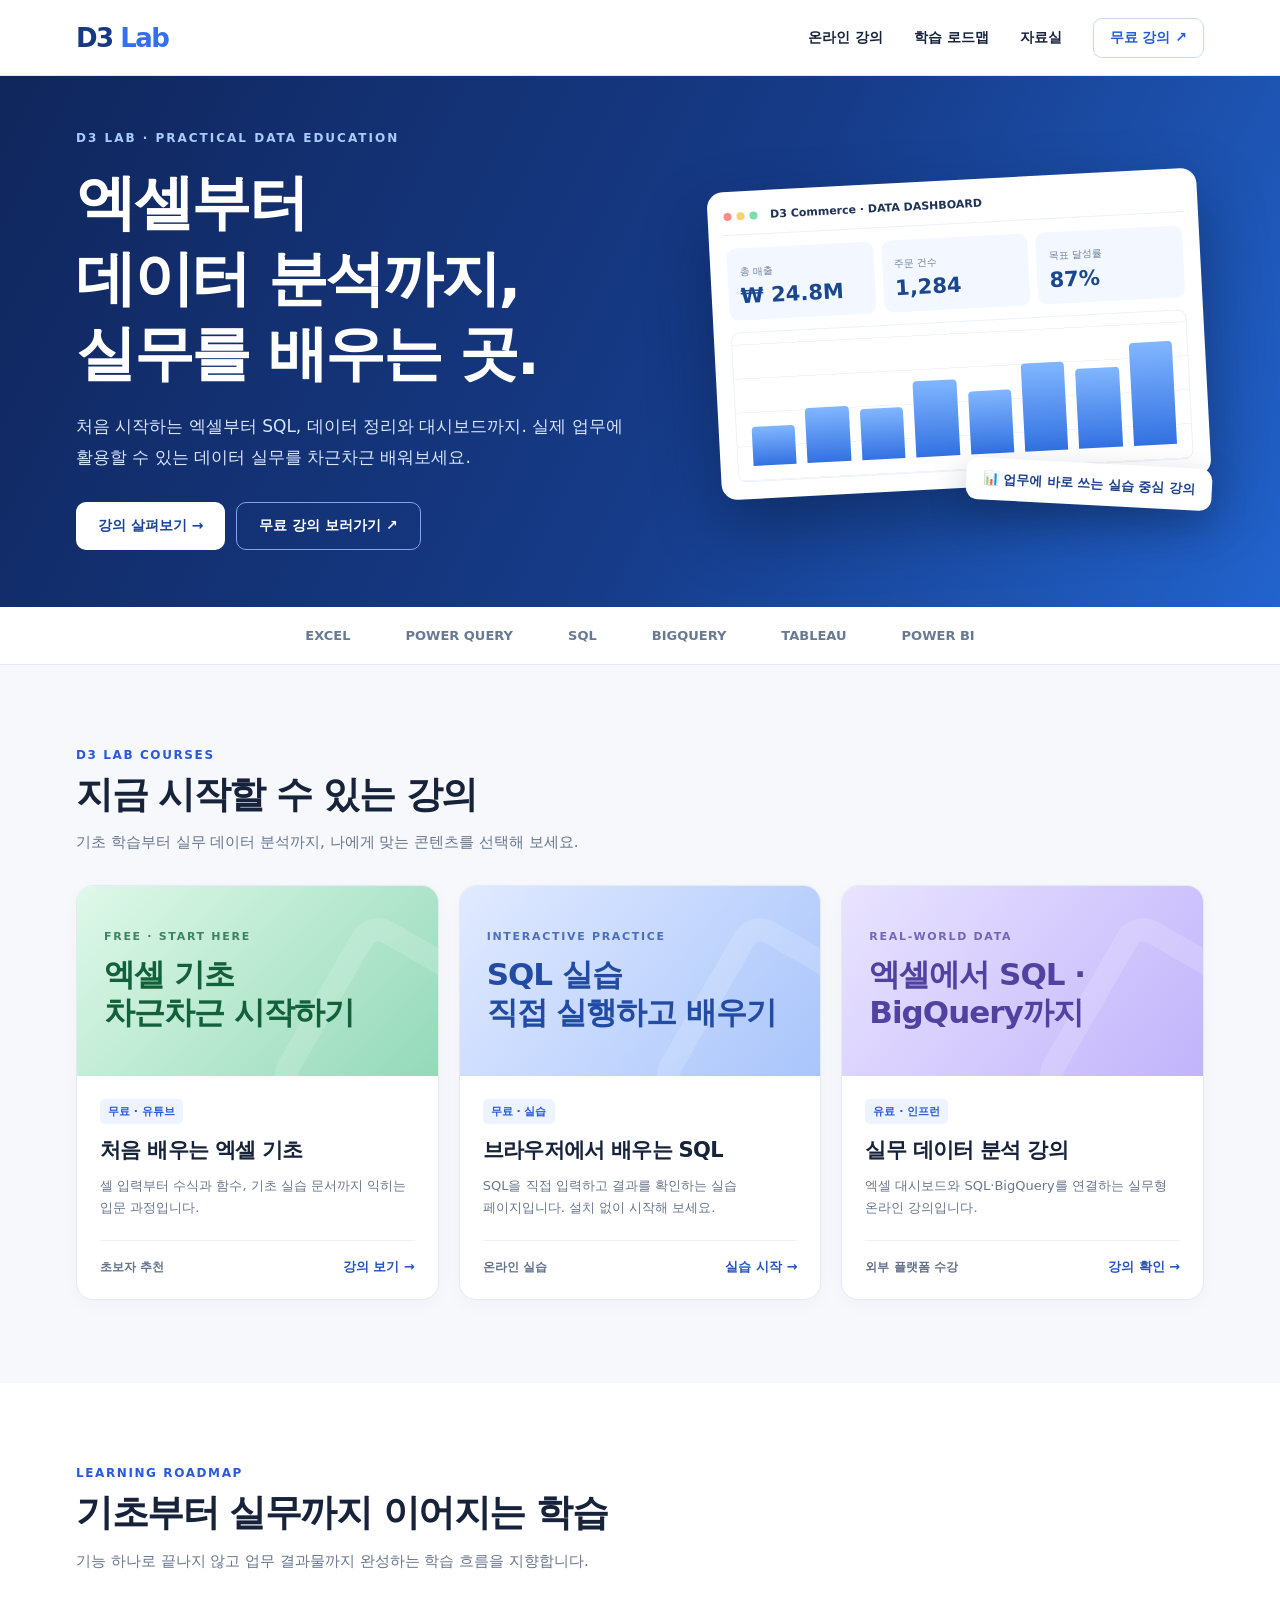
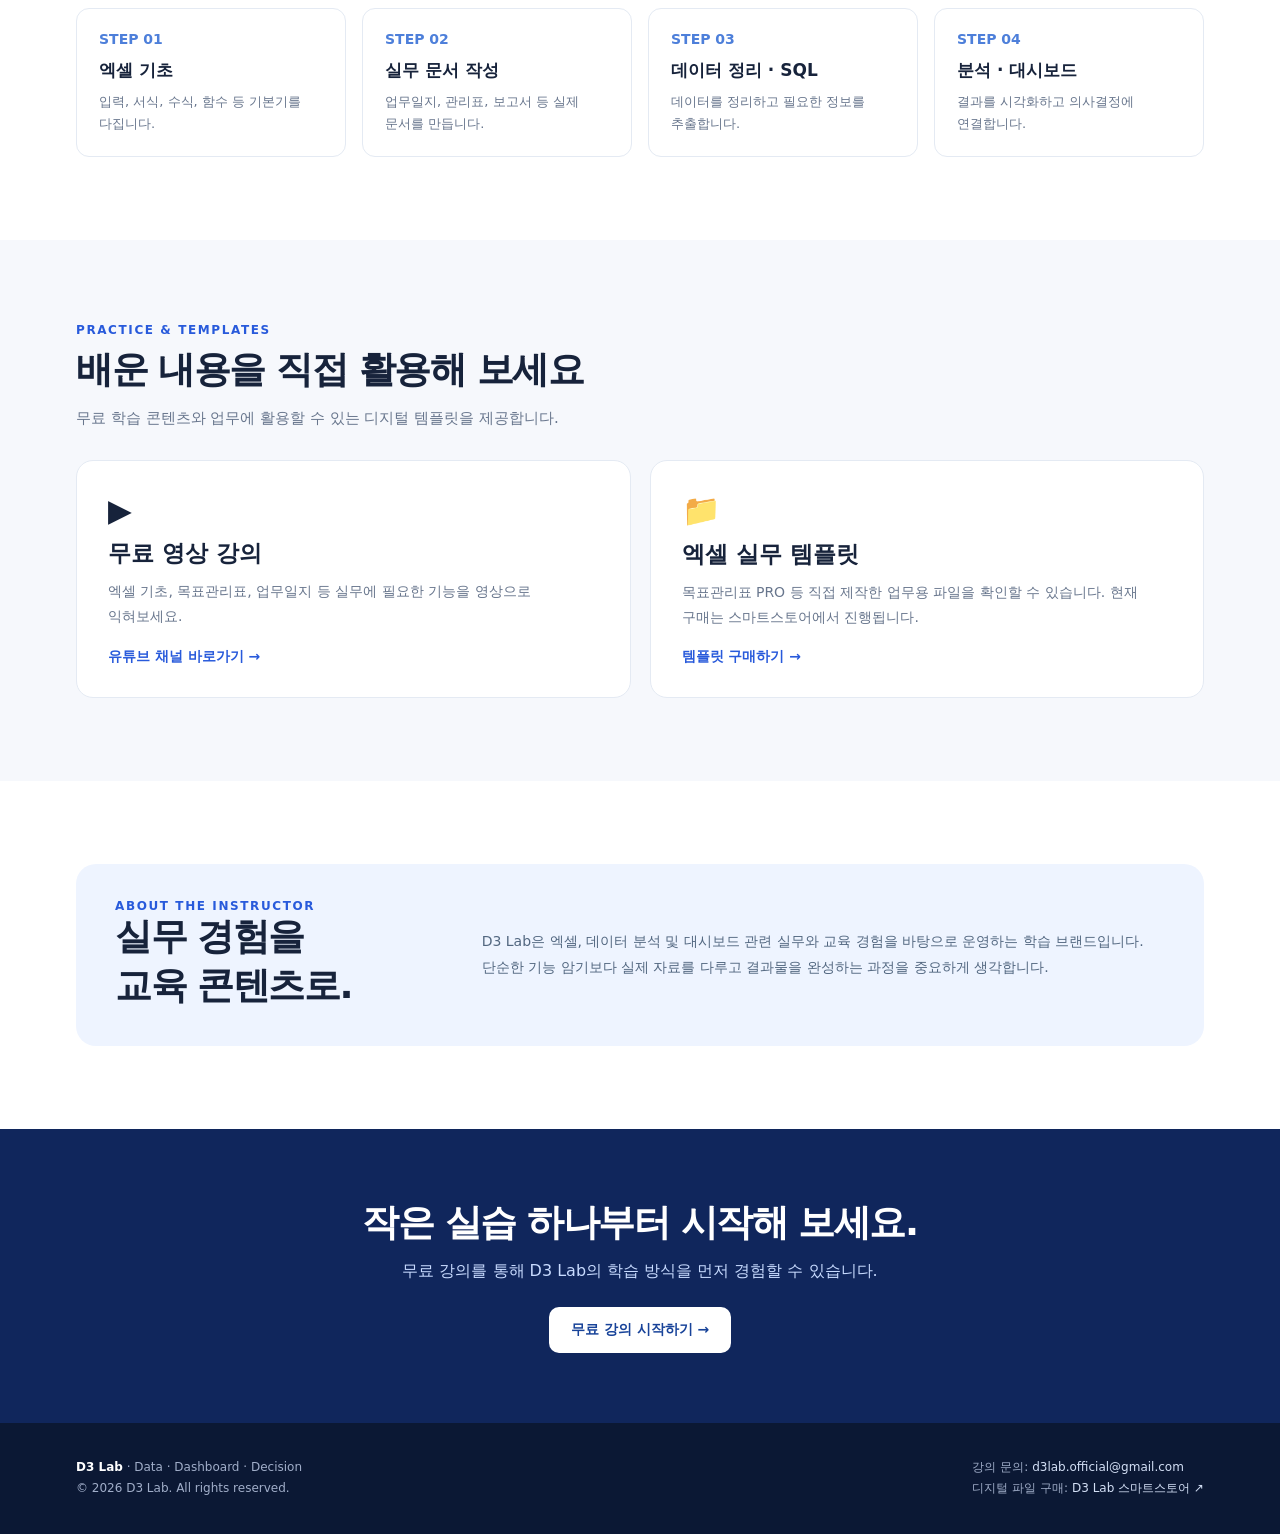
==== commit 5fe36ace: "Update index.html" ====
--- a/index.html
+++ b/index.html
@@ -610,7 +610,7 @@
   <body>
     <header class="header">
       <div class="wrap head-in">
-        <a href="#top" class="logo" aria-label="D3 Lab 홈">d3 <i>Lab</i></a>
+        <a href="#top" class="logo" aria-label="D3 Lab 홈">D3 <i>Lab</i></a>
         <nav class="nav" aria-label="주요 메뉴">
           <a href="#courses">온라인 강의</a>
           <a href="#roadmap">학습 로드맵</a>
